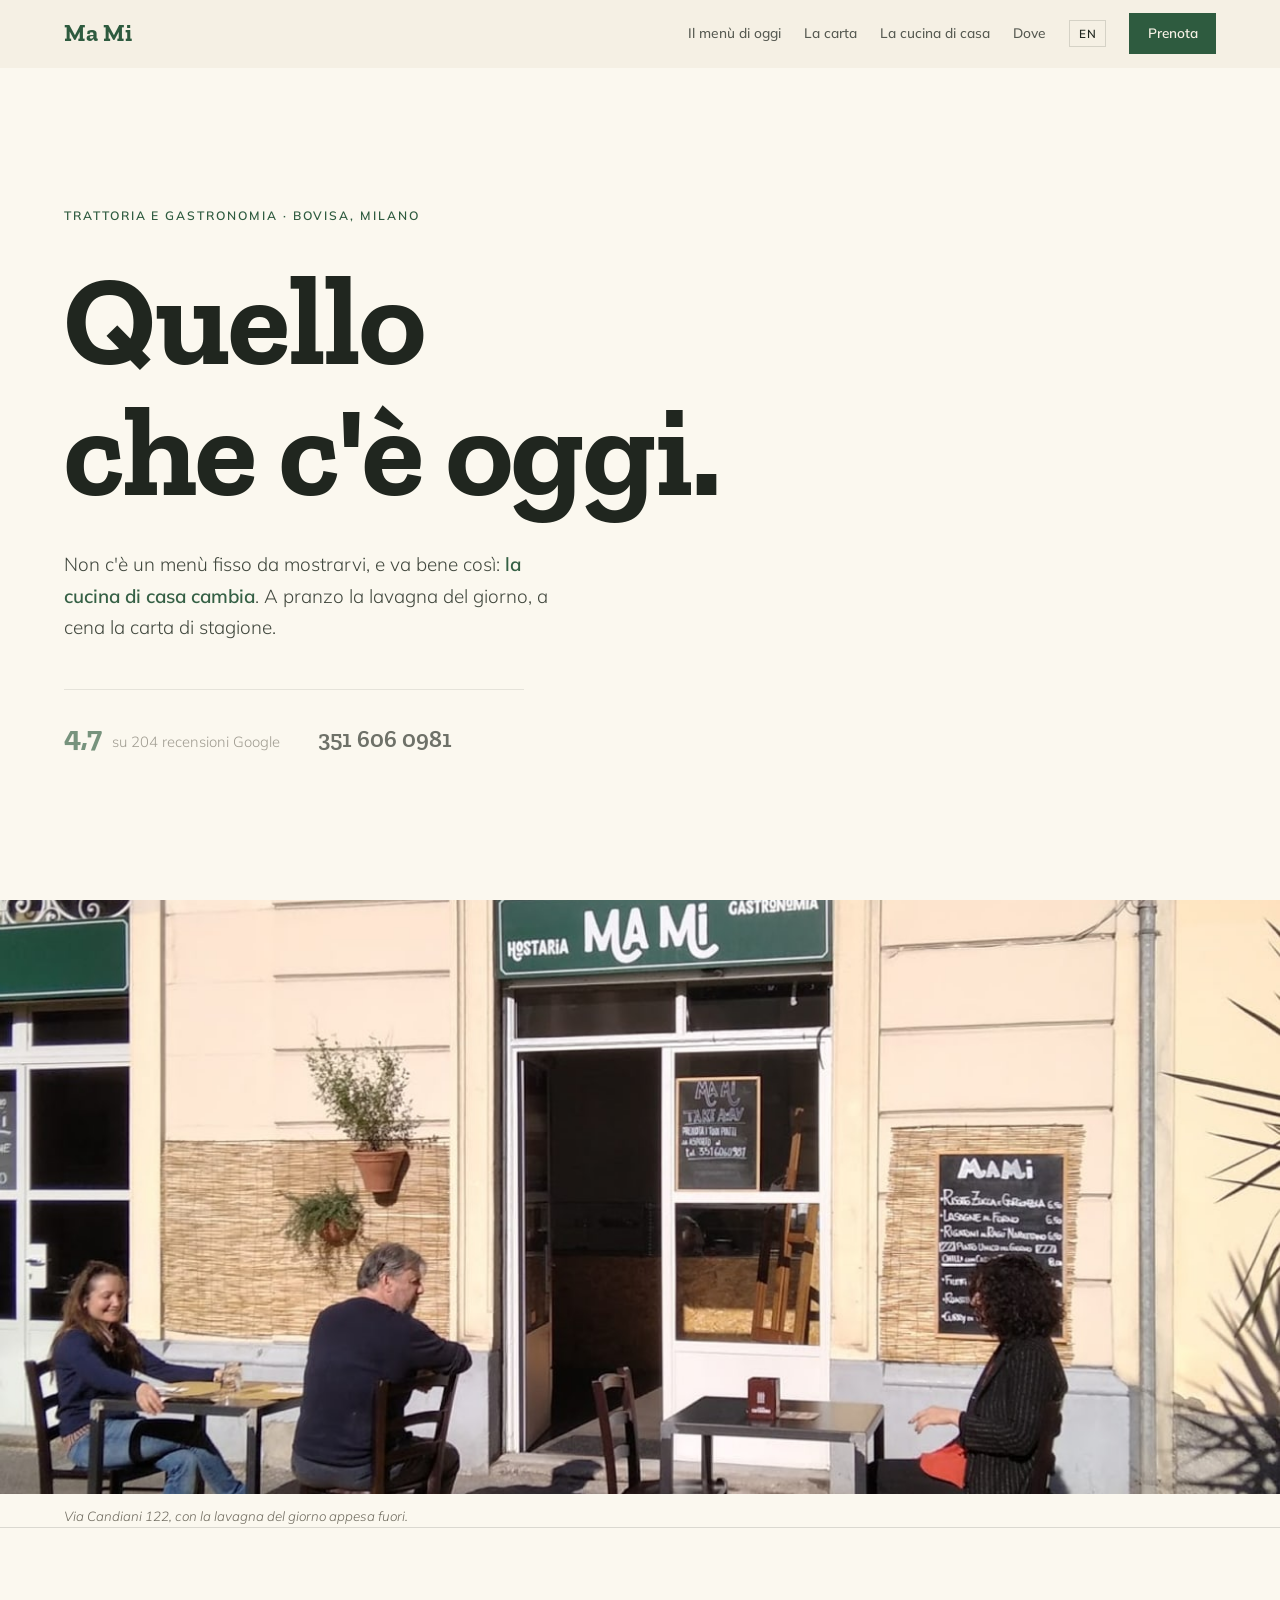
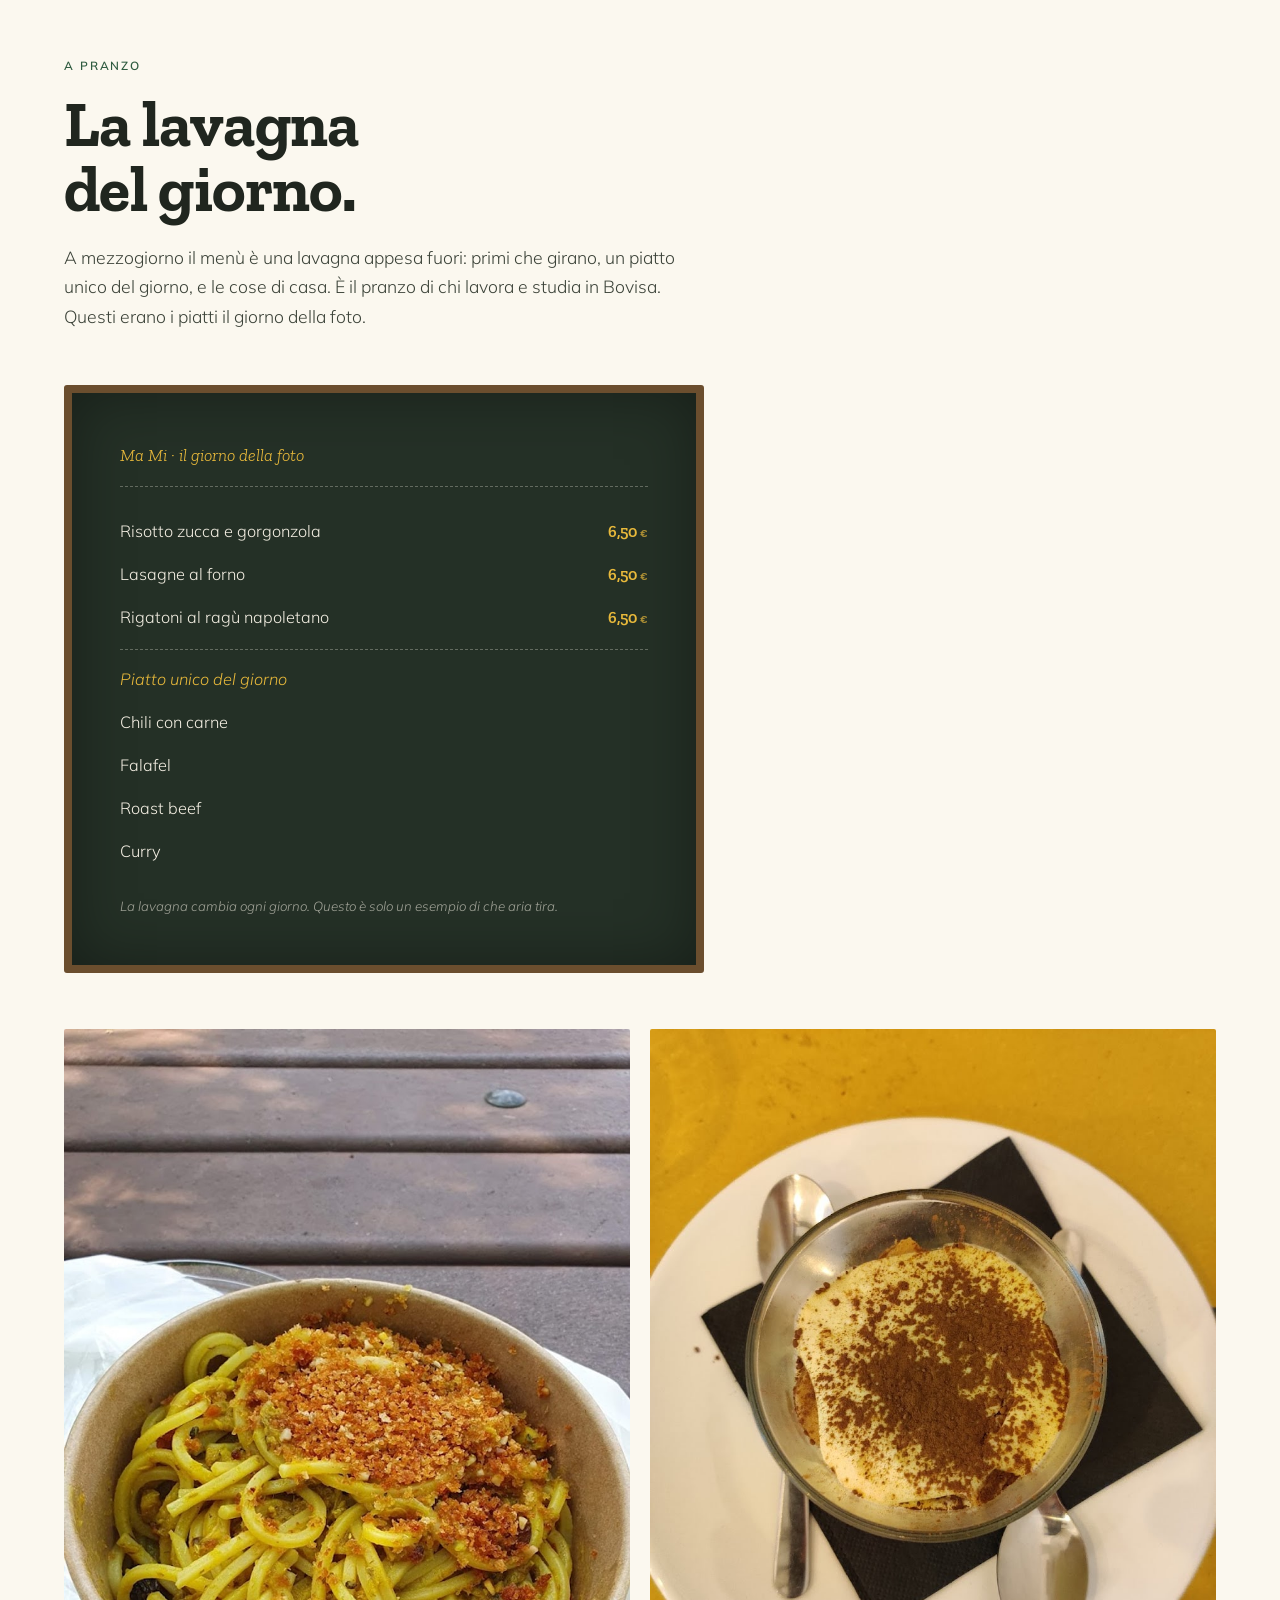
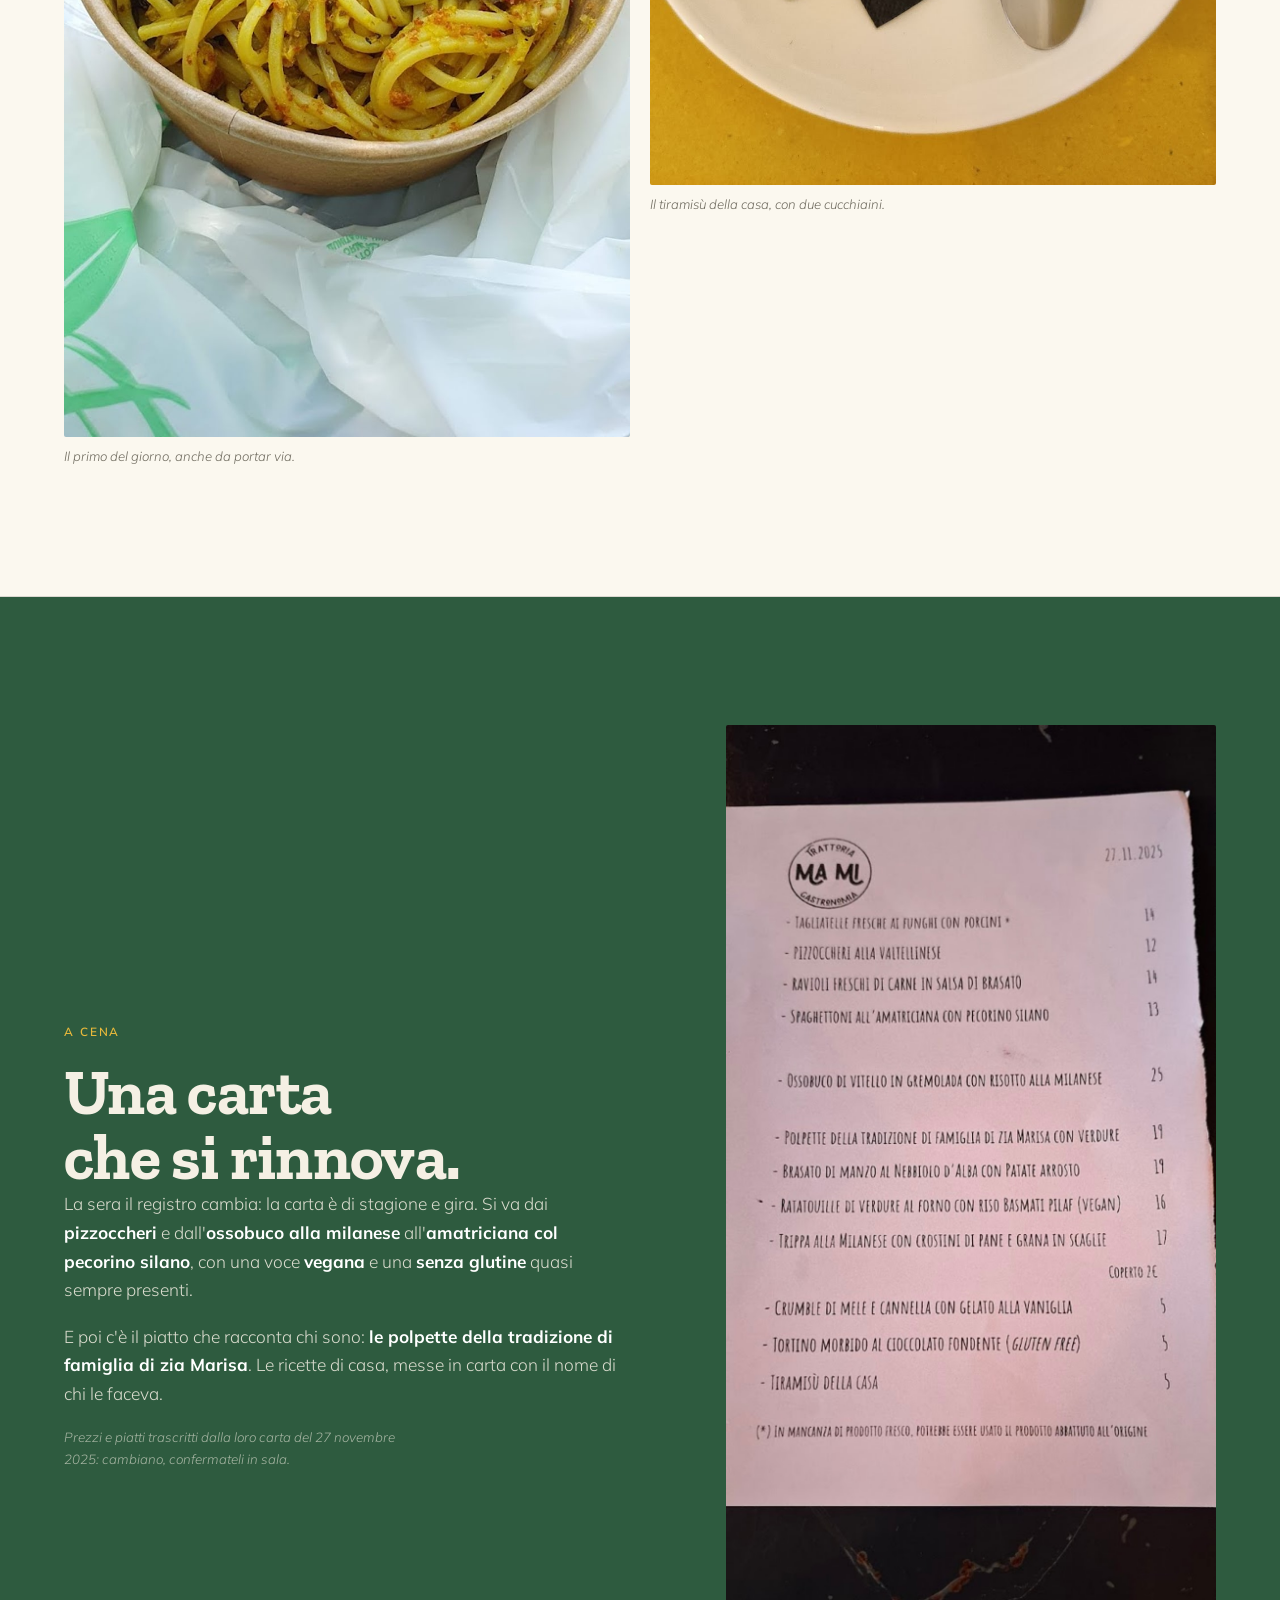
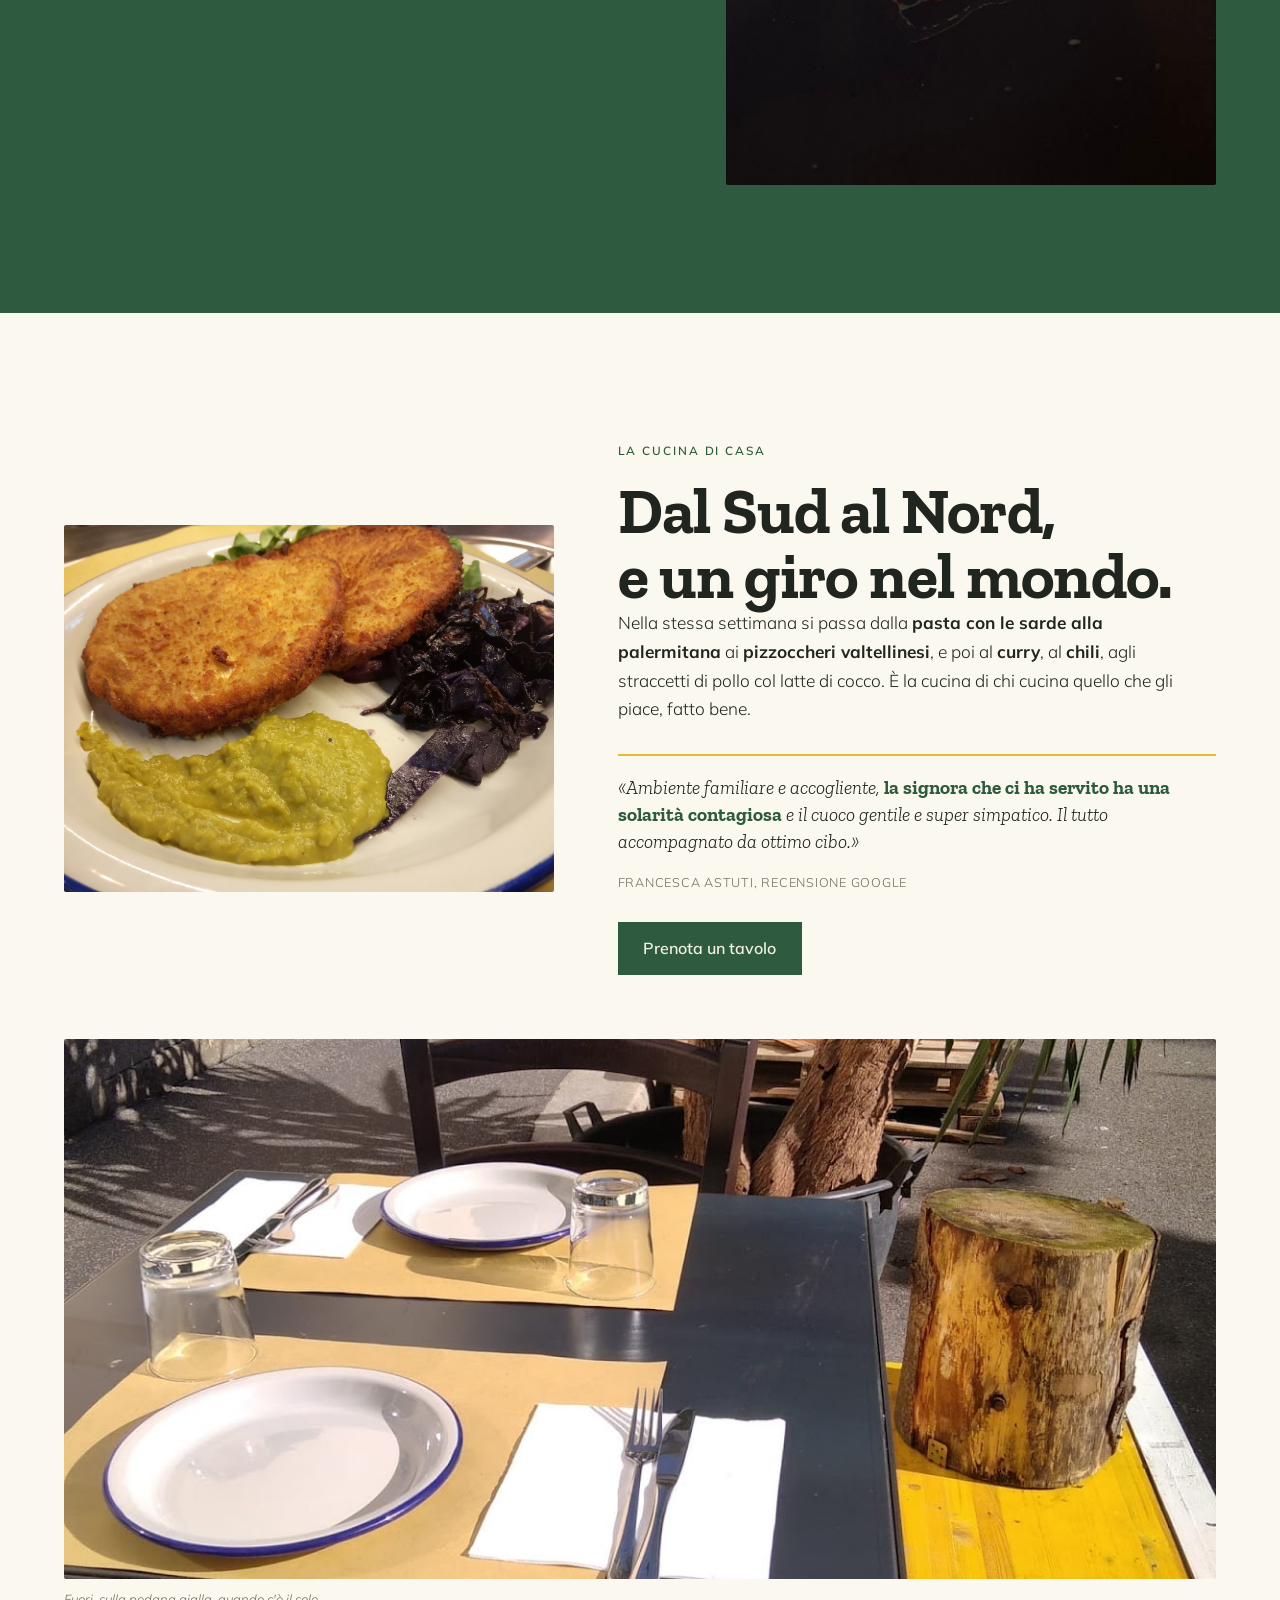
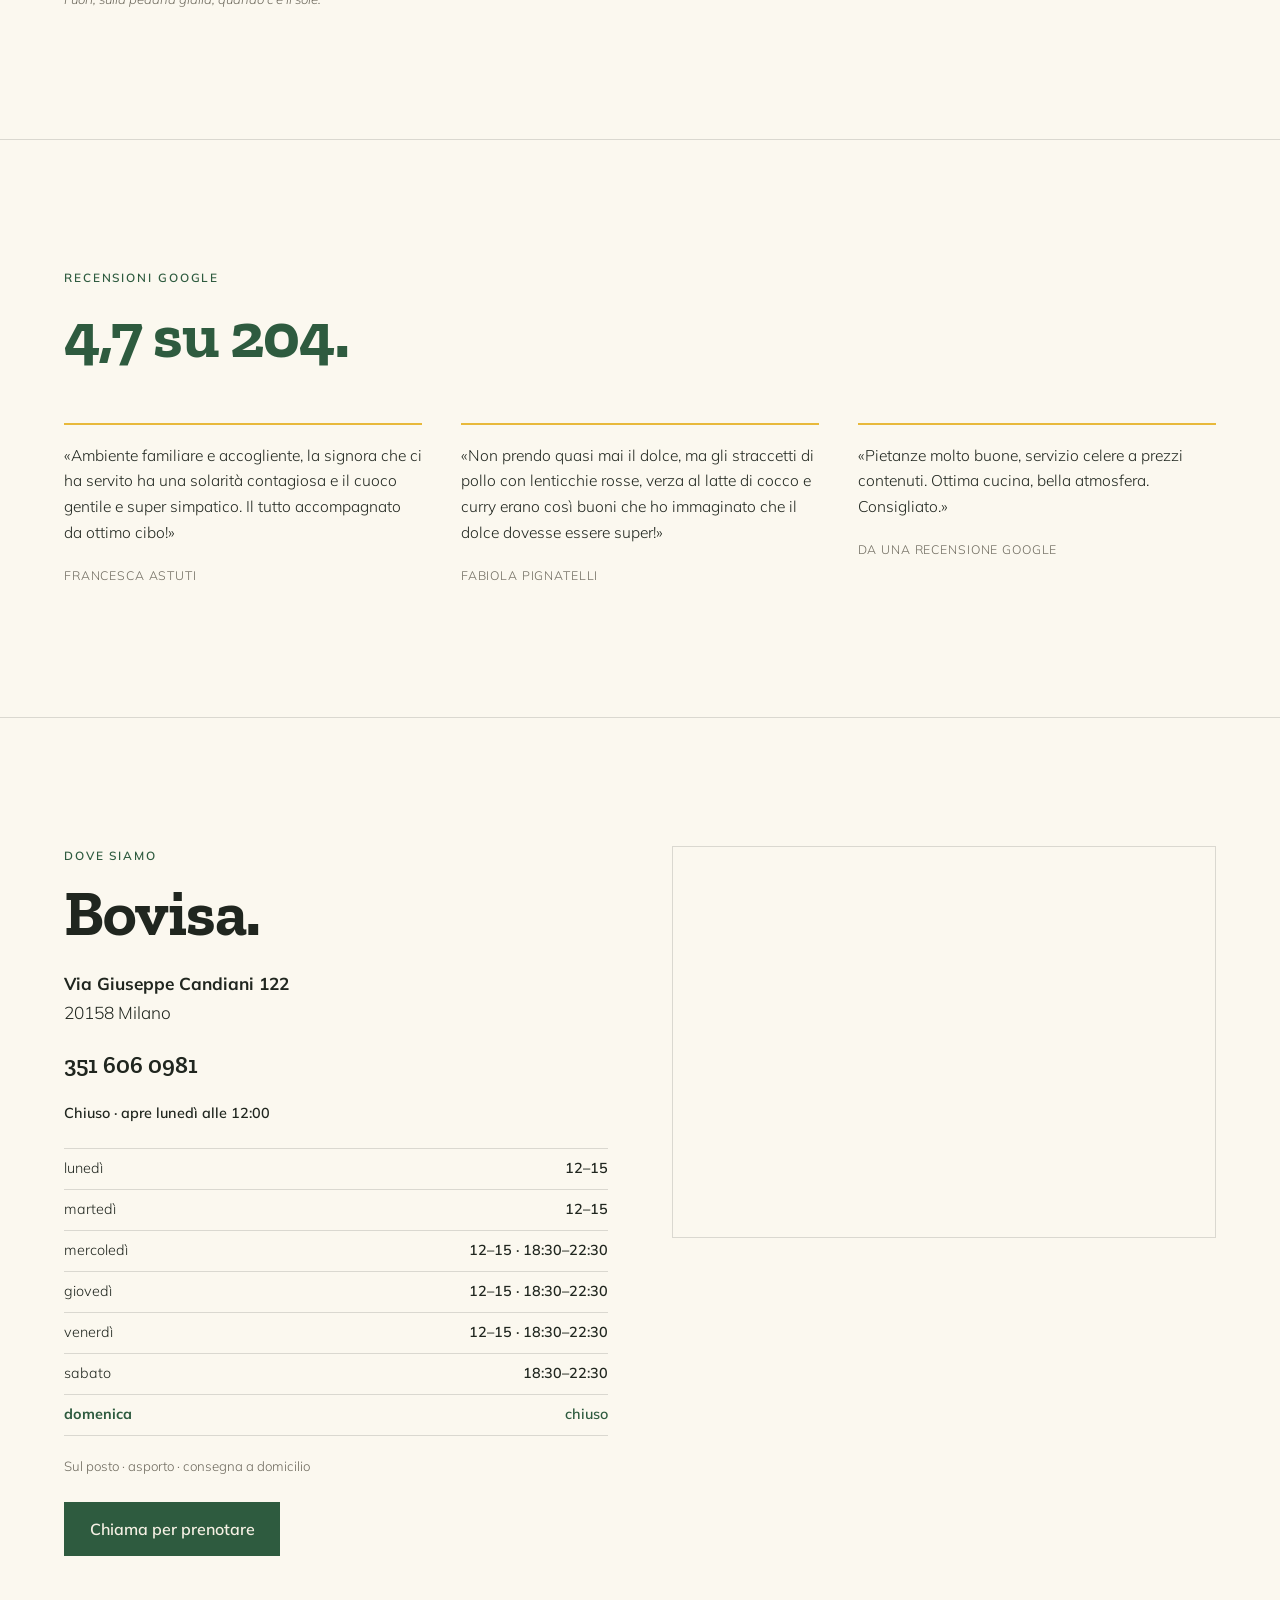
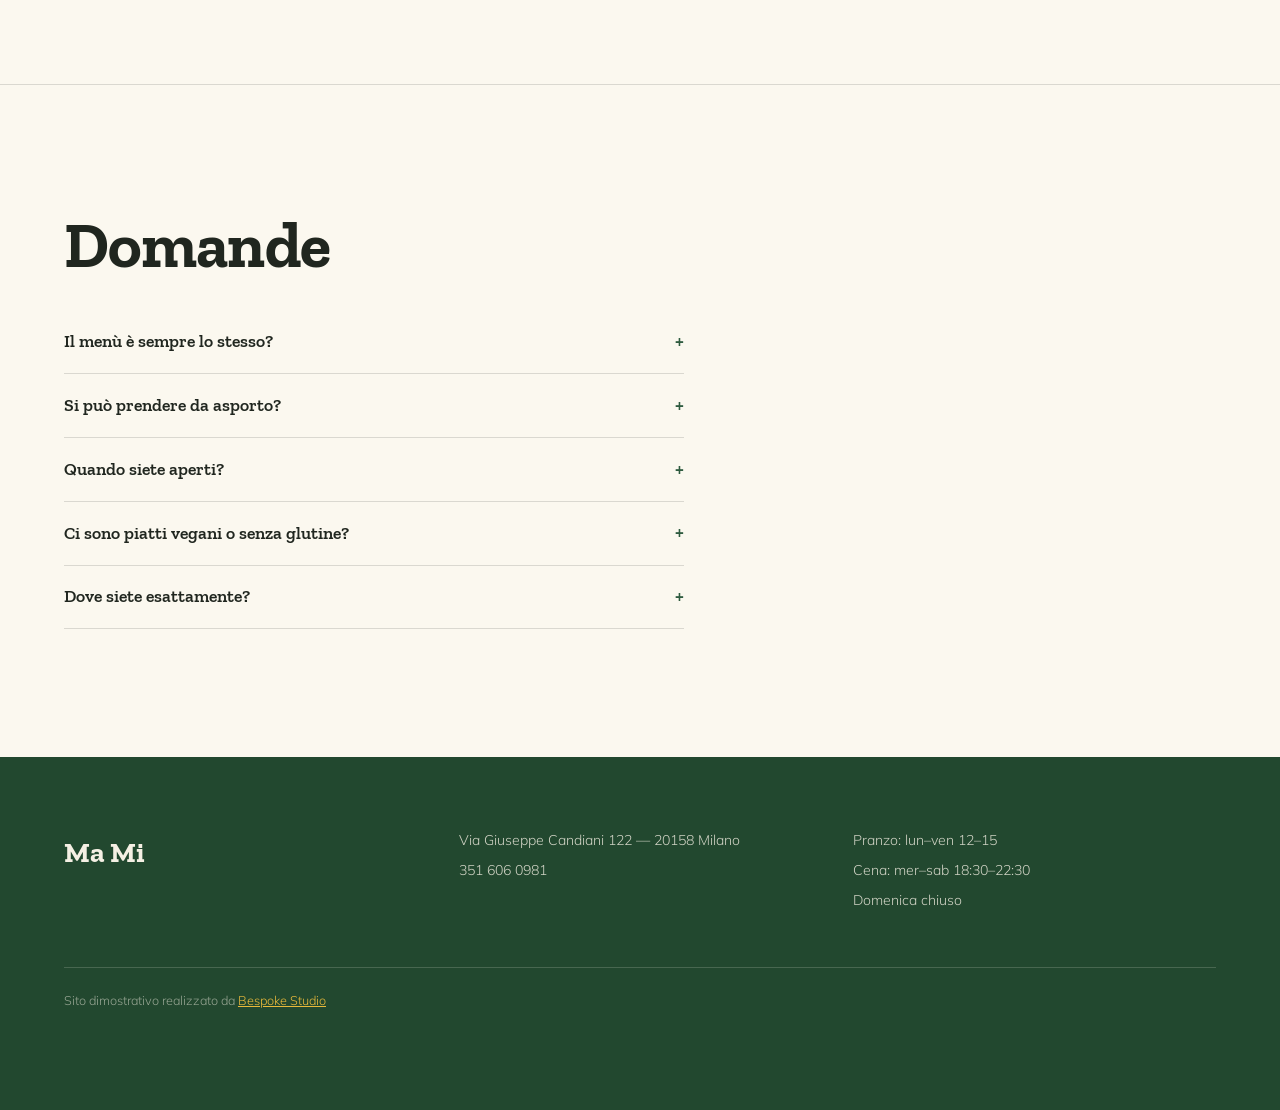
==== index.html @ bf8d40af "Ma Mi Trattoria Gastronomia — sito vetrina Concept: «Quello che c'è oggi.» — la gastronomia casaling" ====
<!doctype html>
<html lang="it">
<head>
<meta charset="utf-8">
<meta name="viewport" content="width=device-width, initial-scale=1">
<title>Ma Mi — Trattoria e gastronomia a Bovisa, Milano | Via Candiani 122</title>
<meta name="description" content="Trattoria e gastronomia casalinga a Bovisa, Milano: il menù cambia, a pranzo la lavagna del giorno e a cena la carta di stagione. Via Candiani 122. 4,7 su 204 recensioni Google.">
<link rel="canonical" href="https://rotenzark.github.io/ma-mi-gastronomia/">
<meta property="og:type" content="website">
<meta property="og:title" content="Ma Mi — Trattoria e gastronomia a Bovisa, Milano">
<meta property="og:description" content="Quello che c'è oggi: cucina di casa, il menù cambia. Via Candiani 122, Bovisa.">
<meta property="og:url" content="https://rotenzark.github.io/ma-mi-gastronomia/">
<meta property="og:image" content="https://rotenzark.github.io/ma-mi-gastronomia/img/og.jpg">
<meta property="og:locale" content="it_IT">
<meta name="twitter:card" content="summary_large_image">
<meta name="twitter:title" content="Ma Mi — Trattoria e gastronomia a Bovisa, Milano">
<meta name="twitter:description" content="Cucina di casa, il menù cambia. Via Candiani 122, Bovisa.">
<meta name="twitter:image" content="https://rotenzark.github.io/ma-mi-gastronomia/img/og.jpg">
<meta name="theme-color" content="#2E5B3F">
<link rel="icon" href="img/favicon.svg" type="image/svg+xml">
<link rel="icon" href="img/favicon-32.png" sizes="32x32">
<link rel="apple-touch-icon" href="img/apple-touch-icon.png">
<link rel="preconnect" href="https://fonts.googleapis.com">
<link rel="preconnect" href="https://fonts.gstatic.com" crossorigin>
<link href="https://fonts.googleapis.com/css2?family=Zilla+Slab:ital,wght@0,400;0,500;0,600;0,700;1,400&family=Mulish:wght@300;400;500;600&display=swap" rel="stylesheet">
<link rel="stylesheet" href="css/styles.css?v=1">
<script src="https://cdn.jsdelivr.net/npm/gsap@3.12.5/dist/gsap.min.js" defer></script>
<script src="https://cdn.jsdelivr.net/npm/gsap@3.12.5/dist/ScrollTrigger.min.js" defer></script>
<script src="js/main.js?v=1" defer></script>
<script type="application/ld+json">
{
  "@context": "https://schema.org",
  "@type": "Restaurant",
  "name": "Ma Mi Trattoria Gastronomia",
  "description": "Trattoria e gastronomia casalinga a Bovisa, Milano: menù che cambia, pranzo con la lavagna del giorno e cena con la carta di stagione.",
  "url": "https://rotenzark.github.io/ma-mi-gastronomia/",
  "telephone": "+393516060981",
  "image": "https://rotenzark.github.io/ma-mi-gastronomia/img/facciata.jpg",
  "priceRange": "€€",
  "servesCuisine": "Italiana",
  "acceptsReservations": "True",
  "address": {
    "@type": "PostalAddress",
    "streetAddress": "Via Giuseppe Candiani 122",
    "addressLocality": "Milano",
    "postalCode": "20158",
    "addressCountry": "IT"
  },
  "geo": { "@type": "GeoCoordinates", "latitude": 45.5032539, "longitude": 9.1626463 },
  "aggregateRating": { "@type": "AggregateRating", "ratingValue": "4.7", "reviewCount": "204" },
  "openingHoursSpecification": [
    { "@type": "OpeningHoursSpecification", "dayOfWeek": ["Monday","Tuesday","Wednesday","Thursday","Friday"], "opens": "12:00", "closes": "15:00" },
    { "@type": "OpeningHoursSpecification", "dayOfWeek": ["Wednesday","Thursday","Friday","Saturday"], "opens": "18:30", "closes": "22:30" }
  ]
}
</script>
<script type="application/ld+json">
{
  "@context": "https://schema.org",
  "@type": "FAQPage",
  "mainEntity": [
    {
      "@type": "Question",
      "name": "Il menù è sempre lo stesso?",
      "acceptedAnswer": { "@type": "Answer", "text": "No, cambia. A pranzo c'è la lavagna del giorno, con i piatti che girano; a cena la carta è di stagione e si rinnova. Per questo non pubblichiamo un menù fisso: quello vero è quello di oggi." }
    },
    {
      "@type": "Question",
      "name": "Si può prendere da asporto?",
      "acceptedAnswer": { "@type": "Answer", "text": "Sì: c'è il ritiro all'esterno e la consegna a domicilio. A pranzo tanti prendono un primo nella vaschetta e se lo portano via." }
    },
    {
      "@type": "Question",
      "name": "Quando siete aperti?",
      "acceptedAnswer": { "@type": "Answer", "text": "A pranzo da lunedì a venerdì, 12–15. A cena mercoledì, giovedì, venerdì e sabato, 18:30–22:30. Domenica chiuso." }
    },
    {
      "@type": "Question",
      "name": "Ci sono piatti vegani o senza glutine?",
      "acceptedAnswer": { "@type": "Answer", "text": "Spesso sì: sulla carta girano voci vegane (come la ratatouille col riso basmati) e dolci senza glutine (come il tortino al cioccolato). Cambiano con il menù, chiedete quando venite." }
    },
    {
      "@type": "Question",
      "name": "Dove siete?",
      "acceptedAnswer": { "@type": "Answer", "text": "In Via Giuseppe Candiani 122, in Bovisa, a due passi dal campus del Politecnico." }
    }
  ]
}
</script>
</head>
<body>

<div id="intro" aria-hidden="true"><span id="introMark">Ma Mi</span></div>

<a class="skip" href="#hero" data-i18n="skip">Vai al contenuto</a>

<header id="header">
  <a class="brand" href="#hero" aria-label="Ma Mi, torna in cima" data-i18n-aria="brand.aria">Ma Mi</a>
  <button id="burger" aria-expanded="false" aria-controls="mainNav" aria-label="Apri il menu" data-i18n-aria="burger.aria">
    <span></span><span></span><span></span>
  </button>
  <nav id="mainNav" aria-label="Principale">
    <a href="#oggi" data-i18n="nav.oggi">Il menù di oggi</a>
    <a href="#cena" data-i18n="nav.cena">La carta</a>
    <a href="#casa" data-i18n="nav.casa">La cucina di casa</a>
    <a href="#dove" data-i18n="nav.dove">Dove</a>
    <button id="langToggle" type="button" aria-label="Switch to English" data-i18n-aria="lang.aria"><span data-i18n="lang.txt">EN</span></button>
    <a class="cta" href="tel:+393516060981" data-i18n="nav.cta">Prenota</a>
  </nav>
</header>

<main>

<!-- ══════════ HERO ══════════ -->
<section id="hero">
  <p class="hero-kicker" data-i18n="hero.kicker">Trattoria e gastronomia · Bovisa, Milano</p>
  <h1 data-i18n="hero.h">Quello<br>che c'è oggi.</h1>
  <p class="hero-sub" data-i18n="hero.sub">Non c'è un menù fisso da mostrarvi, e va bene così: <strong>la cucina di casa cambia</strong>. A pranzo la lavagna del giorno, a cena la carta di stagione.</p>
  <div class="hero-meta">
    <p class="hero-rating"><strong>4,7</strong> <span data-i18n="hero.rating">su 204 recensioni Google</span></p>
    <a class="hero-call" href="tel:+393516060981">351 606 0981</a>
  </div>
</section>

<figure class="banda">
  <img src="img/facciata.jpg" alt="La facciata di Ma Mi in Via Candiani 122: insegna verde, dehors sulla pedana gialla e la lavagna del menù del giorno" width="1300" height="1300">
  <figcaption data-i18n="hero.cap">Via Candiani 122, con la lavagna del giorno appesa fuori.</figcaption>
</figure>

<!-- ══════════ IL MENÙ DI OGGI — gesto-firma ══════════ -->
<section id="oggi">
  <div class="sec-head reveal">
    <p class="eyebrow" data-i18n="og.eyebrow">A pranzo</p>
    <h2 data-i18n="og.h">La lavagna<br>del giorno.</h2>
    <p class="sec-intro" data-i18n="og.intro">A mezzogiorno il menù è una lavagna appesa fuori: primi che girano, un piatto unico del giorno, e le cose di casa. È il pranzo di chi lavora e studia in Bovisa. Questi erano i piatti il giorno della foto.</p>
  </div>

  <div class="lavagna reveal">
    <p class="lav-testa" data-i18n="og.testa">Ma Mi · il giorno della foto</p>
    <ul class="lav-lista">
      <li><span data-i18n="l1">Risotto zucca e gorgonzola</span><b>6,50</b></li>
      <li><span data-i18n="l2">Lasagne al forno</span><b>6,50</b></li>
      <li><span data-i18n="l3">Rigatoni al ragù napoletano</span><b>6,50</b></li>
      <li class="lav-unico"><span data-i18n="l4">Piatto unico del giorno</span></li>
      <li><span data-i18n="l5">Chili con carne</span></li>
      <li><span data-i18n="l6">Falafel</span></li>
      <li><span data-i18n="l7">Roast beef</span></li>
      <li><span data-i18n="l8">Curry</span></li>
    </ul>
    <p class="lav-nota" data-i18n="og.nota">La lavagna cambia ogni giorno. Questo è solo un esempio di che aria tira.</p>
  </div>

  <div class="strip reveal">
    <figure>
      <button class="shot" data-full="img/pasta-sarde.jpg" aria-label="Ingrandisci: la pasta con le sarde" data-i18n-aria="og.a1">
        <img src="img/pasta-sarde.jpg" alt="Pasta con le sarde alla palermitana nella vaschetta d'asporto di cartone" width="1000" height="1778">
      </button>
      <figcaption data-i18n="og.cap1">Il primo del giorno, anche da portar via.</figcaption>
    </figure>
    <figure>
      <button class="shot" data-full="img/tiramisu.jpg" aria-label="Ingrandisci: il tiramisù" data-i18n-aria="og.a2">
        <img src="img/tiramisu.jpg" alt="Il tiramisù della casa con due cucchiaini, sul tavolo giallo" width="900" height="1200">
      </button>
      <figcaption data-i18n="og.cap2">Il tiramisù della casa, con due cucchiaini.</figcaption>
    </figure>
  </div>
</section>

<!-- ══════════ LA CARTA (cena) ══════════ -->
<section id="cena">
  <div class="due-col">
    <div class="col-testo reveal">
      <p class="eyebrow" data-i18n="ce.eyebrow">A cena</p>
      <h2 data-i18n="ce.h">Una carta<br>che si rinnova.</h2>
      <p data-i18n="ce.p1">La sera il registro cambia: la carta è di stagione e gira. Si va dai <strong>pizzoccheri</strong> e dall'<strong>ossobuco alla milanese</strong> all'<strong>amatriciana col pecorino silano</strong>, con una voce <strong>vegana</strong> e una <strong>senza glutine</strong> quasi sempre presenti.</p>
      <p data-i18n="ce.p2">E poi c'è il piatto che racconta chi sono: <strong>le polpette della tradizione di famiglia di zia Marisa</strong>. Le ricette di casa, messe in carta con il nome di chi le faceva.</p>
      <p class="ce-nota" data-i18n="ce.nota">Prezzi e piatti trascritti dalla loro carta del 27 novembre 2025: cambiano, confermateli in sala.</p>
    </div>
    <figure class="col-fig reveal">
      <img src="img/menu.jpg" alt="Il menù stampato della cena di Ma Mi, con lo stemma «Trattoria Ma Mi Gastronomia» in cima" width="1000" height="2087">
    </figure>
  </div>
</section>

<!-- ══════════ LA CUCINA DI CASA ══════════ -->
<section id="casa">
  <div class="due-col due-col-alt">
    <figure class="col-fig reveal">
      <img src="img/cotoletta.jpg" alt="Cotolette impanate con purè di piselli e cavolo viola brasato, nel piatto col bordo blu" width="1300" height="975">
    </figure>
    <div class="col-testo reveal">
      <p class="eyebrow" data-i18n="ca.eyebrow">La cucina di casa</p>
      <h2 data-i18n="ca.h">Dal Sud al Nord,<br>e un giro nel mondo.</h2>
      <p data-i18n="ca.p1">Nella stessa settimana si passa dalla <strong>pasta con le sarde alla palermitana</strong> ai <strong>pizzoccheri valtellinesi</strong>, e poi al <strong>curry</strong>, al <strong>chili</strong>, agli straccetti di pollo col latte di cocco. È la cucina di chi cucina quello che gli piace, fatto bene.</p>
      <blockquote class="ca-cit">
        <p data-i18n="ca.cit">«Ambiente familiare e accogliente, <strong>la signora che ci ha servito ha una solarità contagiosa</strong> e il cuoco gentile e super simpatico. Il tutto accompagnato da ottimo cibo.»</p>
        <cite data-i18n="ca.cit.c">Francesca Astuti, recensione Google</cite>
      </blockquote>
      <a class="cta cta-big" href="tel:+393516060981" data-i18n="ca.cta">Prenota un tavolo</a>
    </div>
  </div>
  <figure class="banda-larga reveal">
    <img src="img/dehors.jpg" alt="Il dehors apparecchiato sulla pedana gialla, con i piatti dal bordo blu e le tovagliette di carta" width="1200" height="1200">
    <figcaption data-i18n="ca.cap">Fuori, sulla pedana gialla, quando c'è il sole.</figcaption>
  </figure>
</section>

<!-- ══════════ RECENSIONI ══════════ -->
<section id="voci">
  <div class="sec-head reveal">
    <p class="eyebrow" data-i18n="voci.eyebrow">Recensioni Google</p>
    <h2 data-i18n="voci.h">4,7 su 204.</h2>
  </div>
  <div class="voci-grid">
    <blockquote class="reveal"><p data-i18n="v1.p">«Ambiente familiare e accogliente, la signora che ci ha servito ha una solarità contagiosa e il cuoco gentile e super simpatico. Il tutto accompagnato da ottimo cibo!»</p><cite data-i18n="v1.c">Francesca Astuti</cite></blockquote>
    <blockquote class="reveal"><p data-i18n="v2.p">«Non prendo quasi mai il dolce, ma gli straccetti di pollo con lenticchie rosse, verza al latte di cocco e curry erano così buoni che ho immaginato che il dolce dovesse essere super!»</p><cite data-i18n="v2.c">Fabiola Pignatelli</cite></blockquote>
    <blockquote class="reveal"><p data-i18n="v3.p">«Pietanze molto buone, servizio celere a prezzi contenuti. Ottima cucina, bella atmosfera. Consigliato.»</p><cite data-i18n="v3.c">Da una recensione Google</cite></blockquote>
  </div>
</section>

<!-- ══════════ DOVE ══════════ -->
<section id="dove">
  <div class="dove-grid">
    <div class="dove-info reveal">
      <p class="eyebrow" data-i18n="dove.eyebrow">Dove siamo</p>
      <h2 data-i18n="dove.h">Bovisa.</h2>
      <address>
        <strong>Via Giuseppe Candiani 122</strong><br>
        20158 Milano
      </address>
      <p class="dove-tel"><a href="tel:+393516060981">351 606 0981</a></p>
      <p class="dove-stato"><span id="orarioStato">&nbsp;</span></p>
      <ul class="orari">
        <li data-day="1"><span data-i18n="d.lun">lunedì</span><b data-i18n="o.lun">12–15</b></li>
        <li data-day="2"><span data-i18n="d.mar">martedì</span><b data-i18n="o.mar">12–15</b></li>
        <li data-day="3"><span data-i18n="d.mer">mercoledì</span><b>12–15 · 18:30–22:30</b></li>
        <li data-day="4"><span data-i18n="d.gio">giovedì</span><b>12–15 · 18:30–22:30</b></li>
        <li data-day="5"><span data-i18n="d.ven">venerdì</span><b>12–15 · 18:30–22:30</b></li>
        <li data-day="6"><span data-i18n="d.sab">sabato</span><b data-i18n="o.sab">18:30–22:30</b></li>
        <li data-day="0"><span data-i18n="d.dom">domenica</span><b data-i18n="d.chiuso">chiuso</b></li>
      </ul>
      <p class="dove-serv" data-i18n="dove.serv">Sul posto · asporto · consegna a domicilio</p>
      <a class="cta cta-big" href="tel:+393516060981" data-i18n="dove.cta">Chiama per prenotare</a>
    </div>
    <div class="dove-map reveal">
      <iframe
        title="Mappa: Ma Mi, Via Giuseppe Candiani 122, Milano"
        data-i18n-title="dove.maptitle"
        src="https://www.google.com/maps?q=Ma+Mi+Trattoria+Gastronomia,+Via+Giuseppe+Candiani+122,+20158+Milano&output=embed"
        width="600" height="450" style="border:0" allowfullscreen="" referrerpolicy="no-referrer-when-downgrade"></iframe>
    </div>
  </div>
</section>

<!-- ══════════ FAQ ══════════ -->
<section id="faq">
  <h2 class="reveal" data-i18n="faq.h">Domande</h2>
  <div class="faq-list">
    <details class="reveal"><summary data-i18n="f1.q">Il menù è sempre lo stesso?</summary><p data-i18n="f1.a">No, cambia. A pranzo c'è la lavagna del giorno, con i piatti che girano; a cena la carta è di stagione e si rinnova. Per questo non pubblichiamo un menù fisso: quello vero è quello di oggi.</p></details>
    <details class="reveal"><summary data-i18n="f2.q">Si può prendere da asporto?</summary><p data-i18n="f2.a">Sì: c'è il ritiro all'esterno e la consegna a domicilio. A pranzo tanti prendono un primo nella vaschetta e se lo portano via.</p></details>
    <details class="reveal"><summary data-i18n="f3.q">Quando siete aperti?</summary><p data-i18n="f3.a">A pranzo da lunedì a venerdì, 12–15. A cena mercoledì, giovedì, venerdì e sabato, 18:30–22:30. Domenica chiuso.</p></details>
    <details class="reveal"><summary data-i18n="f4.q">Ci sono piatti vegani o senza glutine?</summary><p data-i18n="f4.a">Spesso sì: sulla carta girano voci vegane (come la ratatouille col riso basmati) e dolci senza glutine (come il tortino al cioccolato). Cambiano con il menù, chiedete quando venite.</p></details>
    <details class="reveal"><summary data-i18n="f5.q">Dove siete esattamente?</summary><p data-i18n="f5.a">In Via Giuseppe Candiani 122, in Bovisa, a due passi dal campus del Politecnico.</p></details>
  </div>
</section>

</main>

<footer>
  <div class="foot-inner">
    <p class="foot-name">Ma Mi</p>
    <div class="foot-col">
      <p>Via Giuseppe Candiani 122 — 20158 Milano</p>
      <p><a href="tel:+393516060981">351 606 0981</a></p>
    </div>
    <div class="foot-col">
      <p data-i18n="foot.o1">Pranzo: lun–ven 12–15</p>
      <p data-i18n="foot.o2">Cena: mer–sab 18:30–22:30</p>
      <p data-i18n="foot.o3">Domenica chiuso</p>
    </div>
  </div>
  <p class="foot-credit">
    <span data-i18n="foot.demo">Sito dimostrativo realizzato da</span>
    <a href="https://bespokestud.io" target="_blank" rel="noopener">Bespoke Studio</a>
  </p>
</footer>

<div id="actionBar">
  <a href="tel:+393516060981" class="ab-call" data-i18n="ab.call">Prenota</a>
  <a href="#dove" class="ab-map" data-i18n="ab.map">Dove siamo</a>
</div>

<div id="lightbox" hidden>
  <button id="lightboxClose" aria-label="Chiudi" data-i18n-aria="lb.close">✕</button>
  <img id="lightboxImg" src="" alt="">
</div>

</body>
</html>
---- css/styles.css ----
/* ═══════════════════════════════════════════════════════════
   Ma Mi Trattoria Gastronomia — Bovisa, Milano
   Concept: «Quello che c'è oggi.» — la gastronomia casalinga dove
   il menù cambia: a pranzo la lavagna del giorno, a cena la carta
   di stagione. Gesto-firma: la lavagna del giorno.
   Palette dal loro: verde insegna, giallo pedana.
   ═══════════════════════════════════════════════════════════ */

:root{
  --verde:#2E5B3F;
  --verde-scuro:#22482F;
  --giallo:#E8B93B;
  --panna:#F5F0E4;
  --carta:#FBF8EF;
  --lavagna:#243026;
  --inchiostro:#20261F;
  --grigio:#6E6A5E;
  --riga:rgba(32,38,31,.15);
  --mx:clamp(1.15rem,5vw,5.5rem);
  --display:"Zilla Slab",Georgia,serif;
  --testo:"Mulish",system-ui,-apple-system,sans-serif;
}

*,*::before,*::after{box-sizing:border-box}
html{-webkit-text-size-adjust:100%;scroll-behavior:smooth}
@media (prefers-reduced-motion:reduce){html{scroll-behavior:auto}}

body{
  margin:0;background:var(--carta);color:var(--inchiostro);
  font-family:var(--testo);
  font-size:clamp(1rem,.96rem + .24vw,1.08rem);
  line-height:1.66;font-weight:300;
  -webkit-font-smoothing:antialiased;overflow-x:hidden;
}
img{max-width:100%;height:auto;display:block}
a{color:inherit}
h1,h2{font-family:var(--display);font-weight:700;line-height:1.02;letter-spacing:-.01em;margin:0}

/* ── FLASH-GUARD: stato iniziale dei .reveal (immediateRender:false) ── */
.js .reveal{opacity:0}
.js .reveal.in-view{opacity:1}
html:not(.js) .reveal,html.reduced-motion .reveal{opacity:1}

.skip{position:absolute;left:-9999px;top:0;background:var(--verde);color:#fff;padding:.7rem 1.1rem;z-index:200}
.skip:focus{left:0}
:where(a,button,summary,iframe,[tabindex]):focus-visible{outline:2.5px solid var(--verde);outline-offset:3px}

/* ═══════════ INTRO ═══════════ */
#intro{position:fixed;inset:0;z-index:300;background:var(--verde);display:grid;place-items:center;padding:1.5rem}
#introMark{font-family:var(--display);font-weight:700;font-size:clamp(2.4rem,9vw,5rem);color:var(--panna);letter-spacing:.02em}
html.no-intro #intro{display:none}

/* ═══════════ HEADER ═══════════ */
#header{
  position:fixed;top:0;left:0;right:0;z-index:120;
  display:flex;align-items:center;justify-content:space-between;gap:1rem;
  padding:.8rem var(--mx);
  background:rgba(245,240,228,.97);
  border-bottom:1px solid transparent;transition:border-color .3s ease;
}
#header.scrolled{border-bottom-color:var(--riga)}
.brand{font-family:var(--display);font-weight:700;font-size:clamp(1.15rem,2.5vw,1.5rem);text-decoration:none;color:var(--verde);letter-spacing:.01em}

#mainNav{display:flex;align-items:center;gap:clamp(.9rem,1.8vw,1.7rem)}
#mainNav a:not(.cta){text-decoration:none;font-size:.86rem;font-weight:500;opacity:.74;transition:opacity .2s ease}
#mainNav a:not(.cta):hover{opacity:1}

#langToggle{
  background:none;border:1px solid var(--riga);color:var(--inchiostro);
  font-family:var(--testo);font-size:.73rem;font-weight:600;letter-spacing:.07em;
  padding:.3rem .55rem;cursor:pointer;transition:border-color .2s ease,color .2s ease;
}
#langToggle:hover{border-color:var(--verde);color:var(--verde)}

.cta{
  display:inline-flex;align-items:center;justify-content:center;
  background:var(--verde);color:var(--panna);text-decoration:none;
  font-family:var(--testo);font-weight:600;font-size:.85rem;
  padding:.58rem 1.15rem;white-space:nowrap;transition:background .22s ease;
}
.cta:hover{background:var(--verde-scuro)}
.cta-big{font-size:1rem;padding:.85rem 1.6rem;margin-top:1.6rem}

#burger{display:none;flex-direction:column;gap:4px;background:none;border:0;cursor:pointer;padding:.45rem}
#burger span{display:block;width:22px;height:2px;background:var(--inchiostro);transition:transform .28s ease,opacity .2s ease}
#burger[aria-expanded="true"] span:nth-child(1){transform:translateY(6px) rotate(45deg)}
#burger[aria-expanded="true"] span:nth-child(2){opacity:0}
#burger[aria-expanded="true"] span:nth-child(3){transform:translateY(-6px) rotate(-45deg)}

@media (max-width:920px){
  #burger{display:flex}
  #mainNav{
    position:fixed;inset:0 0 auto;top:0;flex-direction:column;justify-content:center;
    height:100dvh;gap:1.5rem;background:var(--panna);
    transform:translateY(-100%);transition:transform .38s cubic-bezier(.4,0,.2,1);
  }
  #mainNav.nav-open{transform:translateY(0)}
  #mainNav a:not(.cta){font-family:var(--display);font-size:1.5rem;opacity:1}
}

/* ═══════════ HERO ═══════════ */
#hero{min-height:100svh;display:flex;flex-direction:column;justify-content:center;padding:7.5rem var(--mx) 3.5rem}
.hero-kicker{font-size:.76rem;font-weight:600;letter-spacing:.16em;text-transform:uppercase;color:var(--verde);margin:0 0 1.8rem}
#hero h1{font-size:clamp(3rem,10vw,8rem);max-width:12ch}
.hero-sub{max-width:46ch;margin:2rem 0 0;font-size:clamp(1.02rem,1.7vw,1.18rem);color:#3B4238}
.hero-sub strong{font-weight:600;color:var(--verde)}
.hero-meta{display:flex;flex-wrap:wrap;align-items:baseline;gap:1.2rem 2.4rem;margin-top:2.6rem;padding-top:1.4rem;border-top:1px solid var(--riga);max-width:46ch}
.hero-rating{margin:0;font-size:.92rem;color:var(--grigio)}
.hero-rating strong{font-family:var(--display);font-weight:700;font-size:1.9rem;color:var(--verde);margin-right:.35rem}
.hero-call{font-family:var(--display);font-weight:600;font-size:1.5rem;text-decoration:none}
.hero-call:hover{color:var(--verde)}

.banda{margin:0}
.banda img{width:100%;object-fit:cover;max-height:66vh}
.banda figcaption{padding:.7rem var(--mx) 0;font-size:.83rem;color:var(--grigio);font-style:italic}

/* ═══════════ sezioni ═══════════ */
section{padding:clamp(4.5rem,10vw,8.5rem) var(--mx)}
.sec-head{margin-bottom:clamp(2.4rem,5vw,3.4rem)}
.eyebrow{font-size:.74rem;font-weight:600;letter-spacing:.16em;text-transform:uppercase;color:var(--verde);margin:0 0 1rem}
h2{font-size:clamp(2rem,5.4vw,4rem)}
section p{max-width:56ch}
.sec-intro{margin:1.3rem 0 0;font-size:clamp(1rem,1.6vw,1.1rem);color:#3B4238}

/* ═══════════ LA LAVAGNA — gesto-firma ═══════════ */
#oggi{background:var(--carta);border-block:1px solid var(--riga)}
.lavagna{
  background:var(--lavagna);color:var(--panna);
  max-width:640px;padding:clamp(1.8rem,4vw,3rem);
  border-radius:3px;border:8px solid #6B4E2E;
  box-shadow:inset 0 0 60px rgba(0,0,0,.35);
}
.lav-testa{
  font-family:var(--display);font-style:italic;font-size:1.1rem;
  color:var(--giallo);margin:0 0 1.4rem;max-width:none;
  border-bottom:1px dashed rgba(245,240,228,.3);padding-bottom:1rem;
}
.lav-lista{list-style:none;margin:0;padding:0}
.lav-lista li{
  display:flex;align-items:baseline;gap:.8rem;
  padding:.5rem 0;font-size:1.02rem;
}
.lav-lista li span{flex:1}
.lav-lista li b{font-family:var(--display);font-weight:600;color:var(--giallo);white-space:nowrap}
.lav-lista li b::after{content:" €";font-size:.78em;opacity:.7}
.lav-unico{margin-top:.6rem;padding-top:1rem !important;border-top:1px dashed rgba(245,240,228,.3);font-style:italic;color:var(--giallo)}
.lav-nota{margin:1.4rem 0 0;font-size:.83rem;color:rgba(245,240,228,.6);font-style:italic;max-width:none}

.strip{display:grid;grid-template-columns:1fr 1fr;gap:1.2rem;margin-top:clamp(2.5rem,5vw,3.5rem)}
@media (max-width:700px){.strip{grid-template-columns:1fr}}
.strip figure{margin:0}
.strip figcaption{margin-top:.6rem;font-size:.82rem;color:var(--grigio);font-style:italic}

/* ═══════════ due colonne ═══════════ */
.due-col{display:grid;grid-template-columns:1.1fr .9fr;gap:clamp(2rem,5vw,4.5rem);align-items:center}
.due-col-alt{grid-template-columns:.9fr 1.1fr}
@media (max-width:880px){.due-col,.due-col-alt{grid-template-columns:1fr}}
.col-fig{margin:0}
.col-fig img{width:100%;border-radius:2px}
.col-testo p{margin:0 0 1.1rem}
.ce-nota{font-size:.83rem;color:var(--grigio);font-style:italic;max-width:44ch}
.ca-cit{margin:1.9rem 0 0;padding:1.2rem 0 0;border-top:2px solid var(--giallo)}
.ca-cit p{font-family:var(--display);font-style:italic;font-size:1.2rem;line-height:1.4;margin:0 0 .7rem}
.ca-cit strong{font-style:normal;color:var(--verde)}
.ca-cit cite{font-style:normal;font-size:.79rem;letter-spacing:.06em;text-transform:uppercase;color:var(--grigio)}

#cena{background:var(--verde);color:var(--panna)}
#cena .eyebrow{color:var(--giallo)}
#cena p{color:rgba(245,240,228,.86)}
#cena strong{color:#fff}
#cena .ce-nota{color:rgba(245,240,228,.6)}

.banda-larga{margin:clamp(2.5rem,5vw,4rem) 0 0}
.banda-larga img{width:100%;object-fit:cover;max-height:60vh;border-radius:2px}
.banda-larga figcaption{margin-top:.6rem;font-size:.82rem;color:var(--grigio);font-style:italic}

/* ═══════════ RECENSIONI ═══════════ */
#voci{background:var(--carta);border-block:1px solid var(--riga)}
#voci h2{color:var(--verde)}
.voci-grid{display:grid;grid-template-columns:repeat(auto-fit,minmax(255px,1fr));gap:clamp(1.4rem,3vw,2.4rem)}
.voci-grid blockquote{margin:0;padding-top:1.1rem;border-top:2px solid var(--giallo)}
.voci-grid p{font-size:.97rem;margin:0 0 .9rem;max-width:none}
.voci-grid cite{font-style:normal;font-size:.77rem;letter-spacing:.07em;text-transform:uppercase;color:var(--grigio)}

/* ═══════════ DOVE ═══════════ */
.dove-grid{display:grid;grid-template-columns:1fr 1fr;gap:clamp(2rem,5vw,4rem);align-items:start}
@media (max-width:880px){.dove-grid{grid-template-columns:1fr}}
#dove address{font-style:normal;font-size:1.08rem;line-height:1.7;margin:1.4rem 0 .6rem}
.dove-tel a{font-family:var(--display);font-weight:600;font-size:1.5rem;text-decoration:none}
.dove-tel a:hover{color:var(--verde)}
.dove-stato{margin:.8rem 0 1.4rem;font-size:.9rem;font-weight:600;min-height:1.4em}
.dove-stato .aperto{color:var(--verde)}
.dove-stato .chiuso{color:#B03A2E}
.orari{list-style:none;margin:0;padding:0;border-top:1px solid var(--riga);max-width:34rem}
.orari li{display:flex;justify-content:space-between;gap:1rem;padding:.5rem 0;border-bottom:1px solid var(--riga);font-size:.9rem}
.orari li b{font-weight:600;text-align:right}
.orari li.oggi{color:var(--verde);font-weight:700}
.dove-serv{margin:1.2rem 0 0;font-size:.83rem;color:var(--grigio)}
.dove-map{overflow:hidden;border:1px solid var(--riga);min-height:390px}
.dove-map iframe{width:100%;height:100%;min-height:390px;display:block;filter:grayscale(.3)}

/* ═══════════ FAQ ═══════════ */
#faq{background:var(--carta);border-top:1px solid var(--riga)}
#faq h2{margin-bottom:2rem}
.faq-list{max-width:62ch}
.faq-list details{border-bottom:1px solid var(--riga)}
.faq-list summary{
  cursor:pointer;padding:1.05rem 0;list-style:none;
  font-family:var(--display);font-weight:600;font-size:1.1rem;
  display:flex;justify-content:space-between;align-items:center;gap:1rem;
}
.faq-list summary::-webkit-details-marker{display:none}
.faq-list summary::after{content:"+";color:var(--verde);font-size:1.35rem;line-height:1;flex-shrink:0}
.faq-list details[open] summary::after{content:"–"}
.faq-list p{margin:0 0 1.2rem;font-size:.95rem;color:#3B4238}

/* ═══════════ FOOTER ═══════════ */
footer{background:var(--verde-scuro);color:rgba(245,240,228,.82);padding:clamp(3rem,6vw,4.5rem) var(--mx) 6.2rem}
.foot-inner{display:grid;grid-template-columns:1fr 1fr 1fr;gap:2rem;align-items:start}
@media (max-width:760px){.foot-inner{grid-template-columns:1fr;gap:1.5rem}}
.foot-name{font-family:var(--display);font-weight:700;font-size:1.8rem;color:var(--panna);margin:0}
.foot-col p{margin:0 0 .4rem;font-size:.88rem}
.foot-col a{text-decoration:none}
.foot-col a:hover{color:var(--giallo)}
.foot-credit{margin:3rem 0 0;padding-top:1.4rem;border-top:1px solid rgba(245,240,228,.18);font-size:.79rem;color:rgba(245,240,228,.55)}
.foot-credit a{color:var(--giallo)}

/* ═══════════ ACTION BAR ═══════════ */
#actionBar{
  position:fixed;bottom:0;left:0;right:0;z-index:110;display:none;
  background:var(--panna);border-top:1px solid var(--riga);
  padding:.6rem .8rem calc(.6rem + env(safe-area-inset-bottom));gap:.6rem;
  transform:translateY(105%);transition:transform .32s cubic-bezier(.4,0,.2,1);
}
#actionBar.is-visible{transform:translateY(0)}
#actionBar a{flex:1;text-align:center;text-decoration:none;padding:.72rem .5rem;font-size:.89rem;font-weight:600}
.ab-call{background:var(--verde);color:var(--panna)}
.ab-map{border:1px solid var(--riga);color:var(--inchiostro)}
@media (max-width:700px){#actionBar{display:flex}footer{padding-bottom:7rem}}

/* ═══════════ LIGHTBOX ═══════════ */
.shot{border:0;padding:0;background:none;cursor:zoom-in;display:block;overflow:hidden;width:100%;border-radius:2px}
.shot img{width:100%;transition:transform .5s cubic-bezier(.2,.7,.3,1)}
.shot:hover img{transform:scale(1.035)}
#lightbox{position:fixed;inset:0;z-index:250;background:rgba(32,38,31,.95);display:grid;place-items:center;padding:1.5rem}
#lightbox[hidden]{display:none}
#lightboxImg{max-width:100%;max-height:88vh}
#lightboxClose{position:absolute;top:1rem;right:1rem;background:none;border:0;color:var(--panna);font-size:1.7rem;cursor:pointer;line-height:1;padding:.5rem}

@media (prefers-reduced-motion:reduce){
  *,*::before,*::after{animation-duration:.01ms !important;transition-duration:.01ms !important}
}
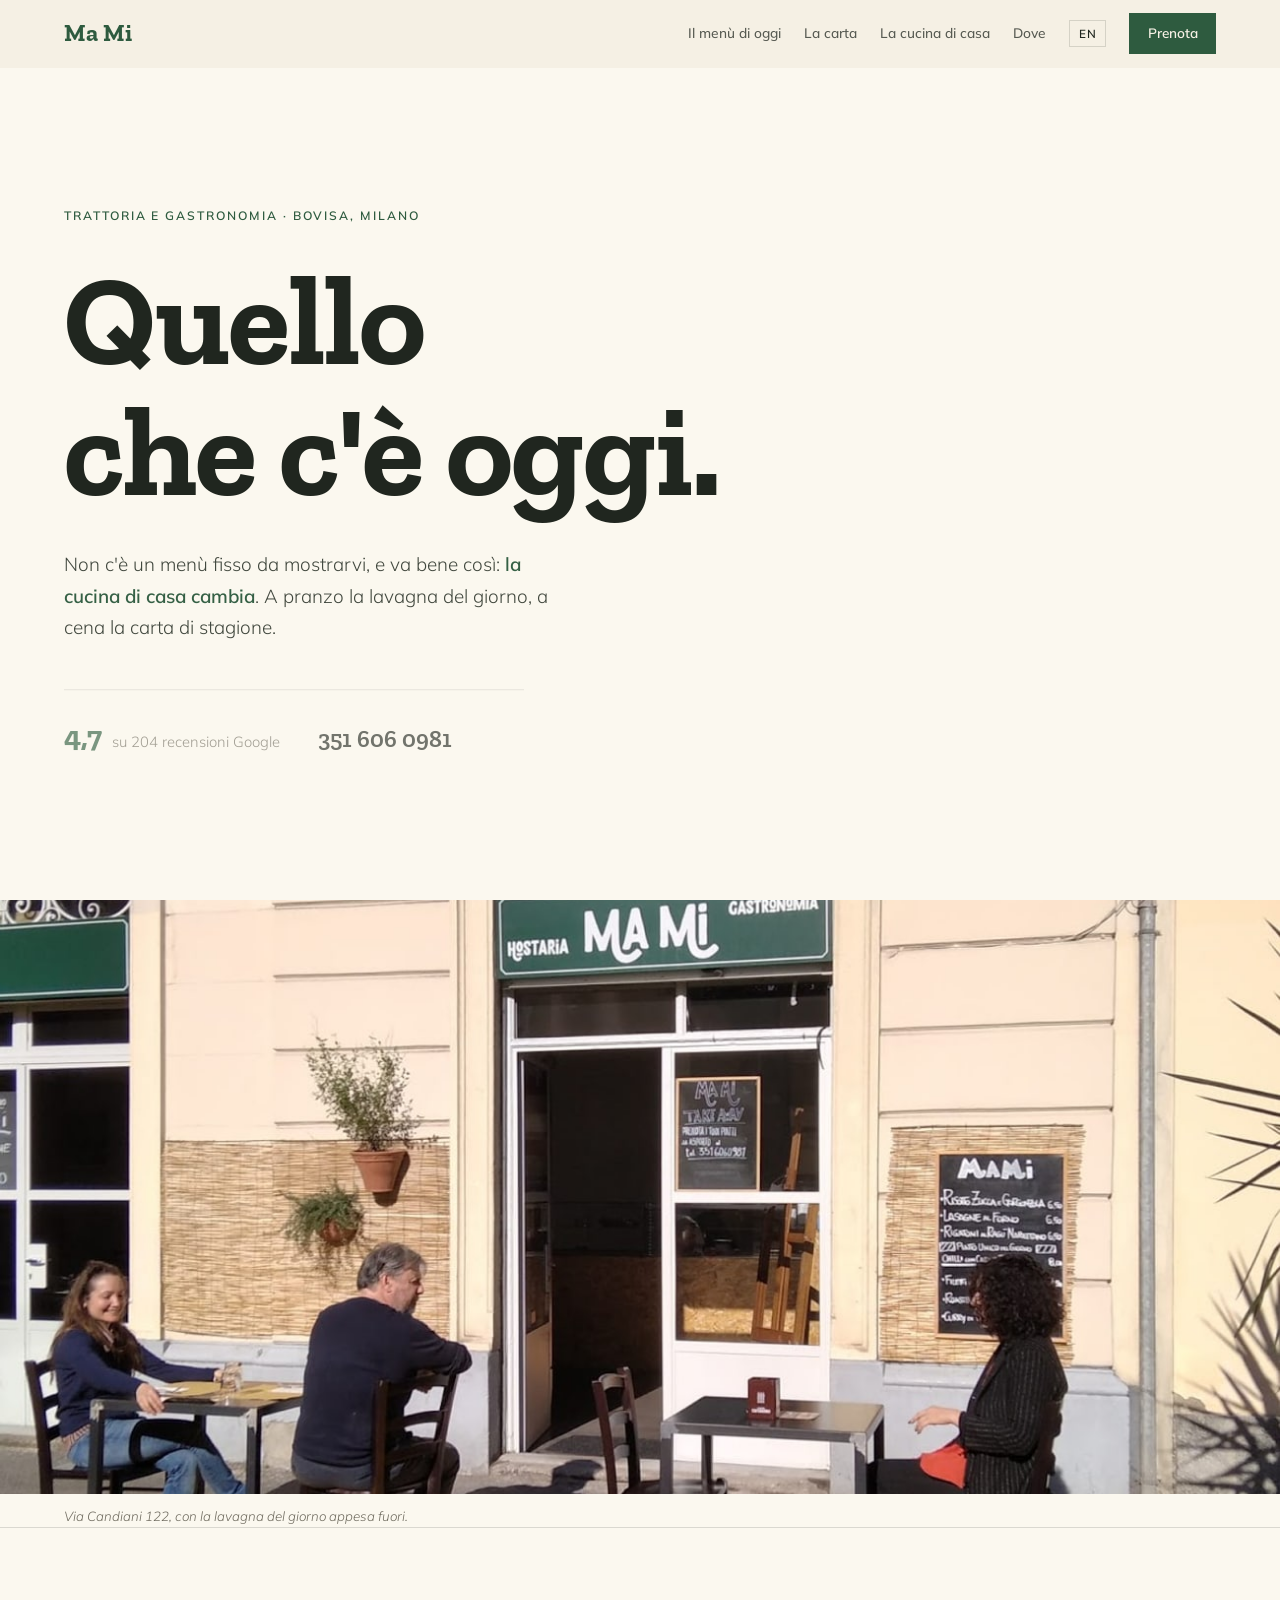
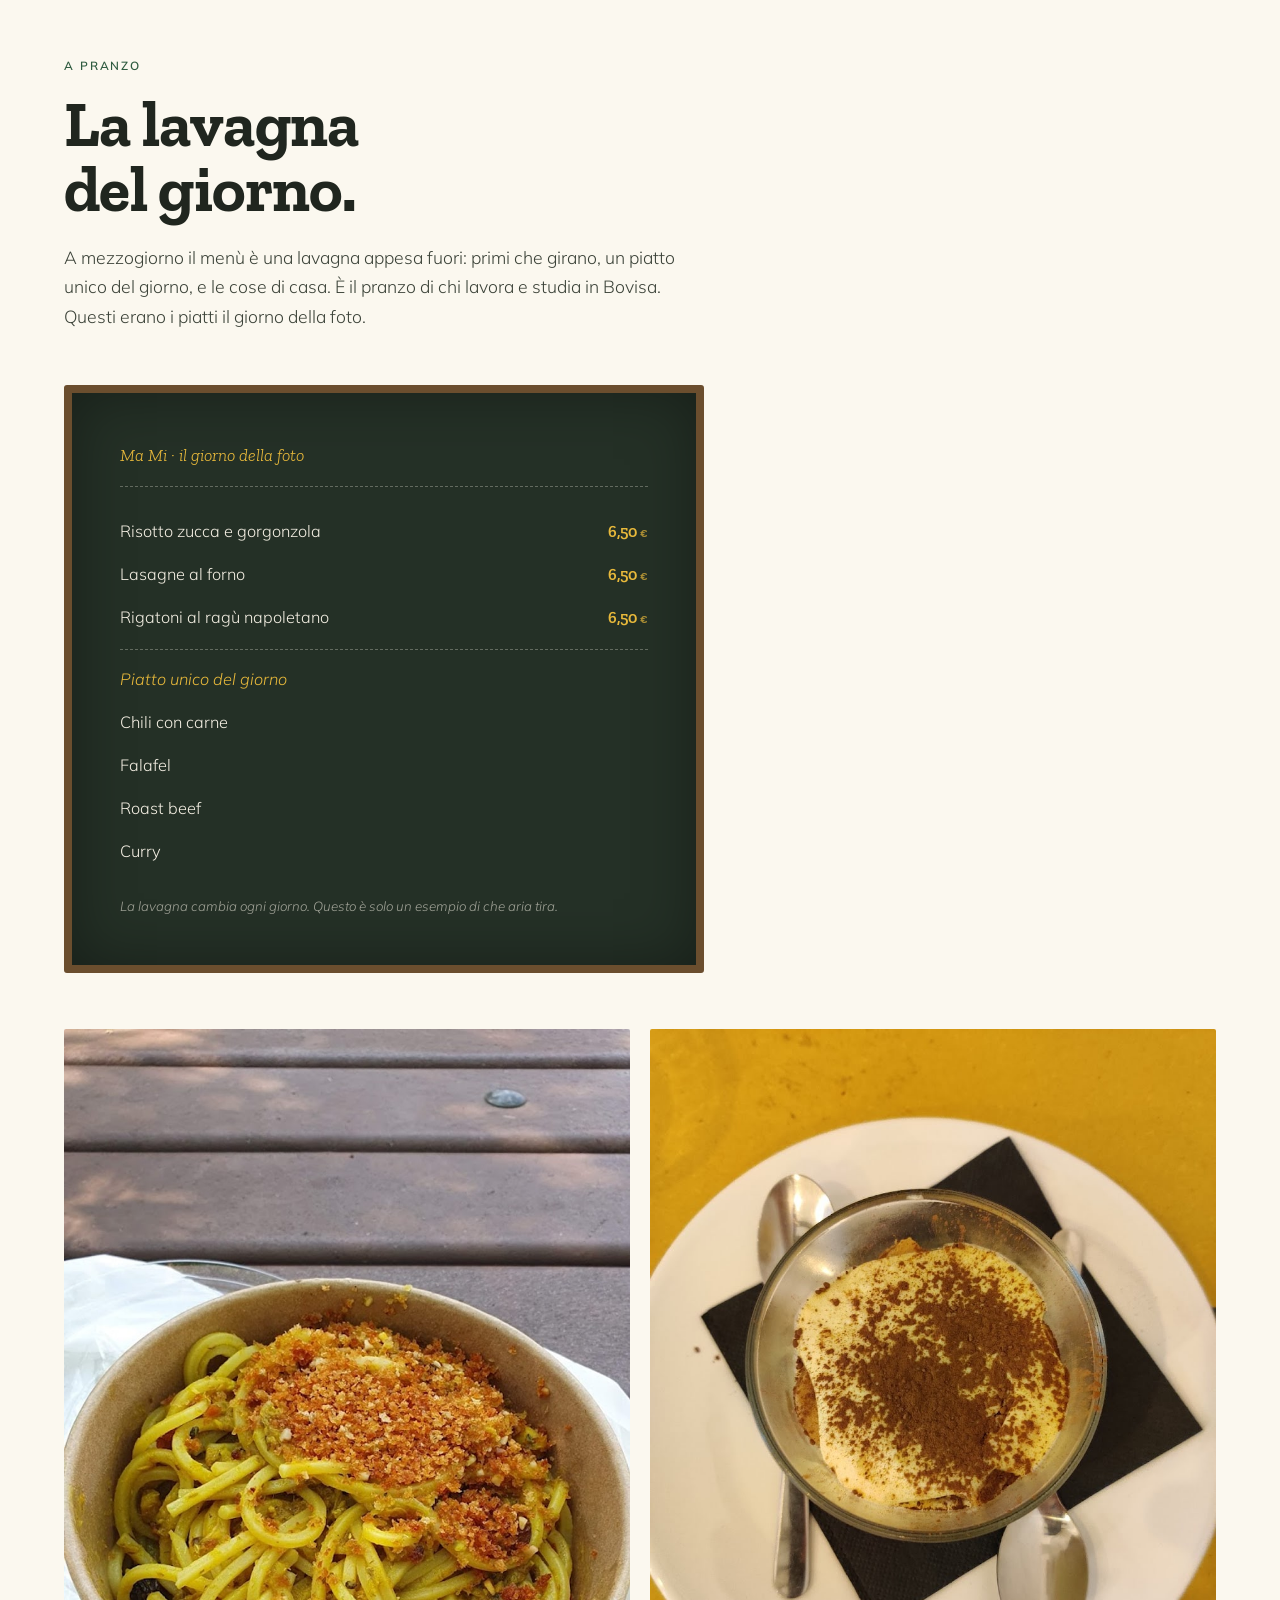
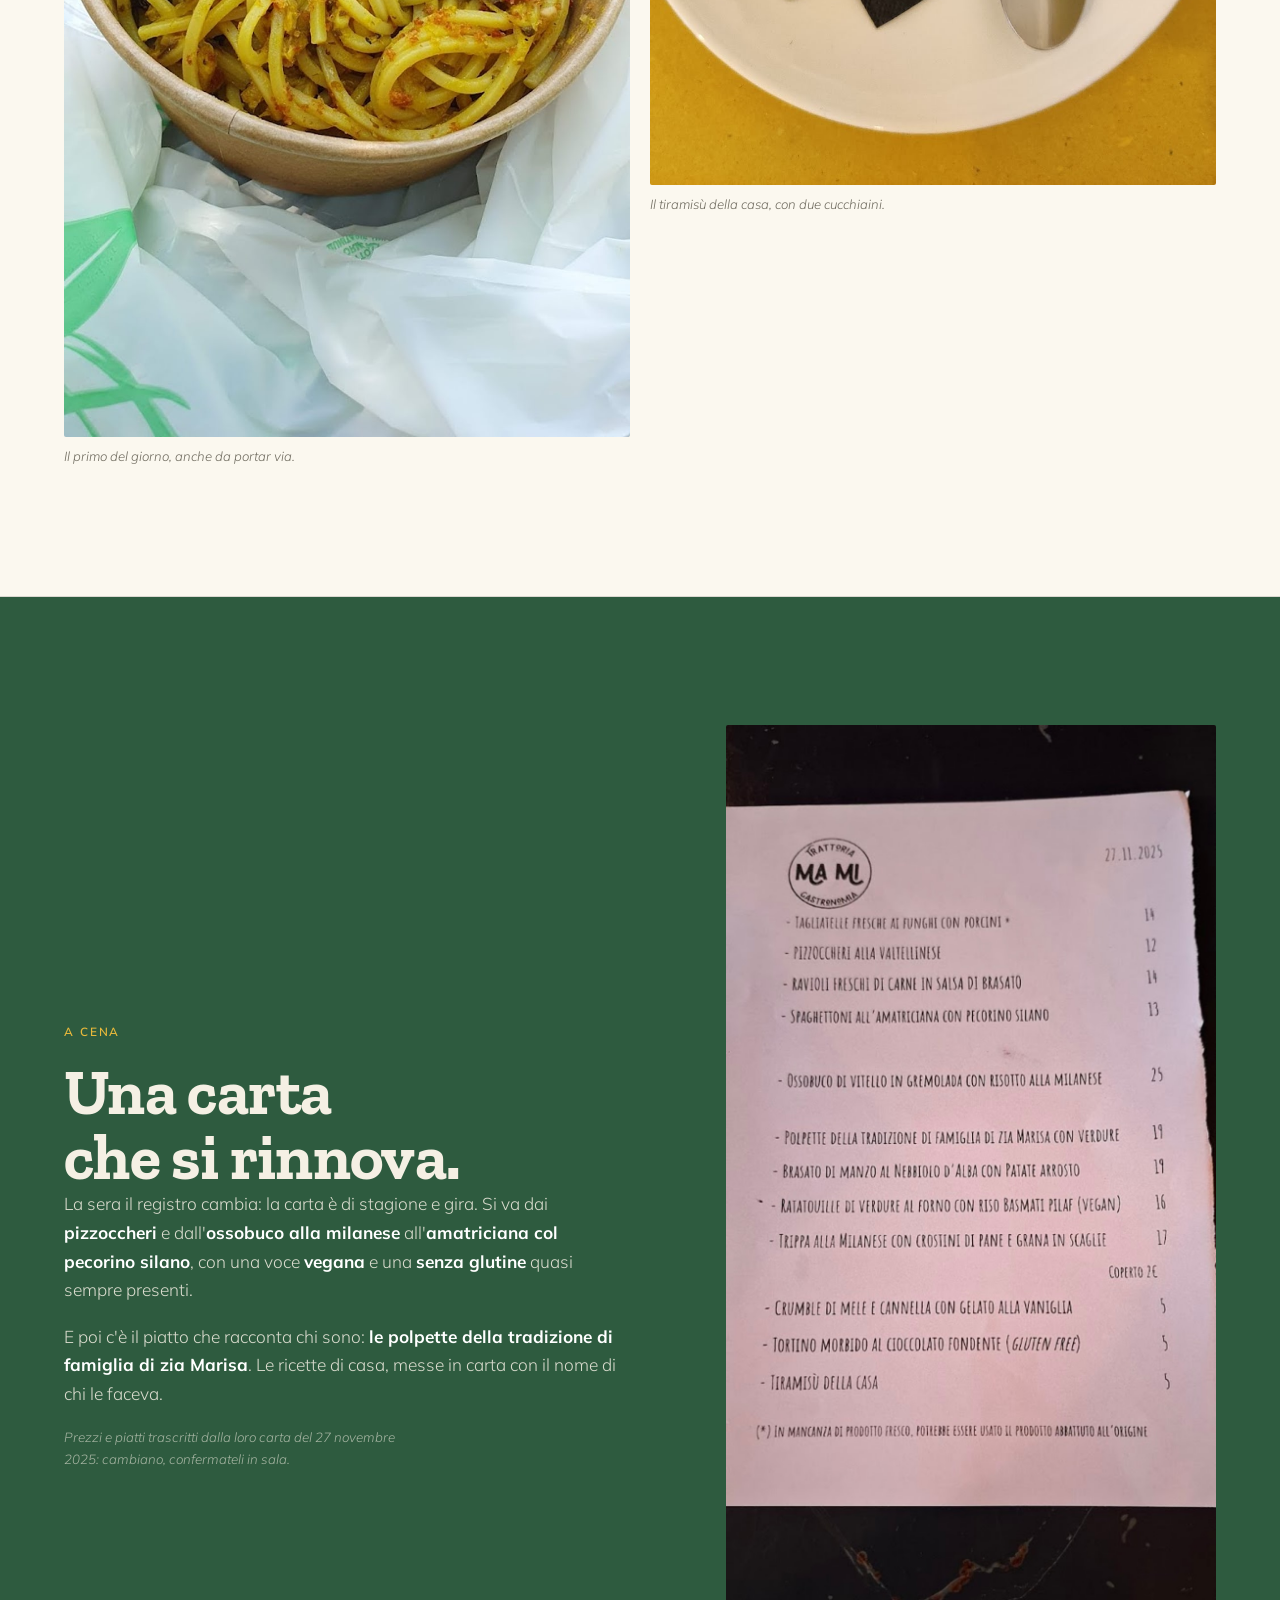
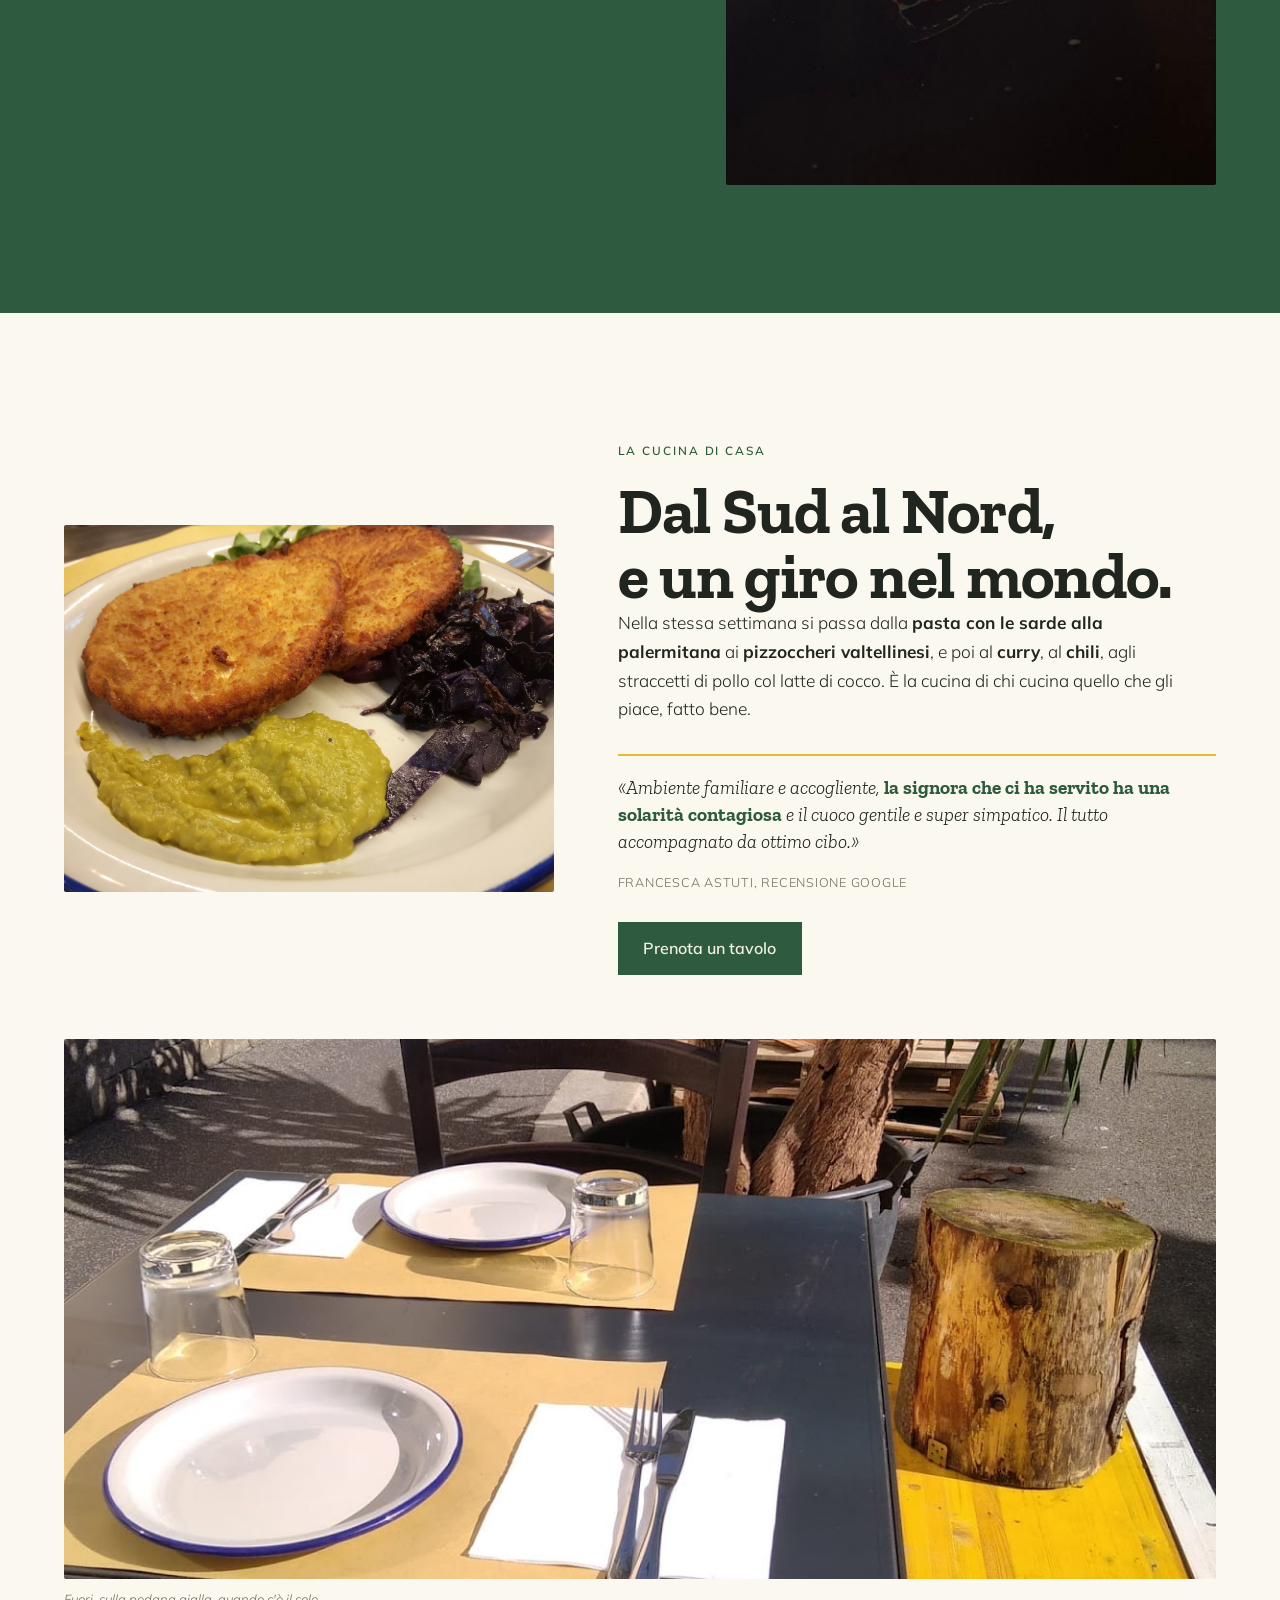
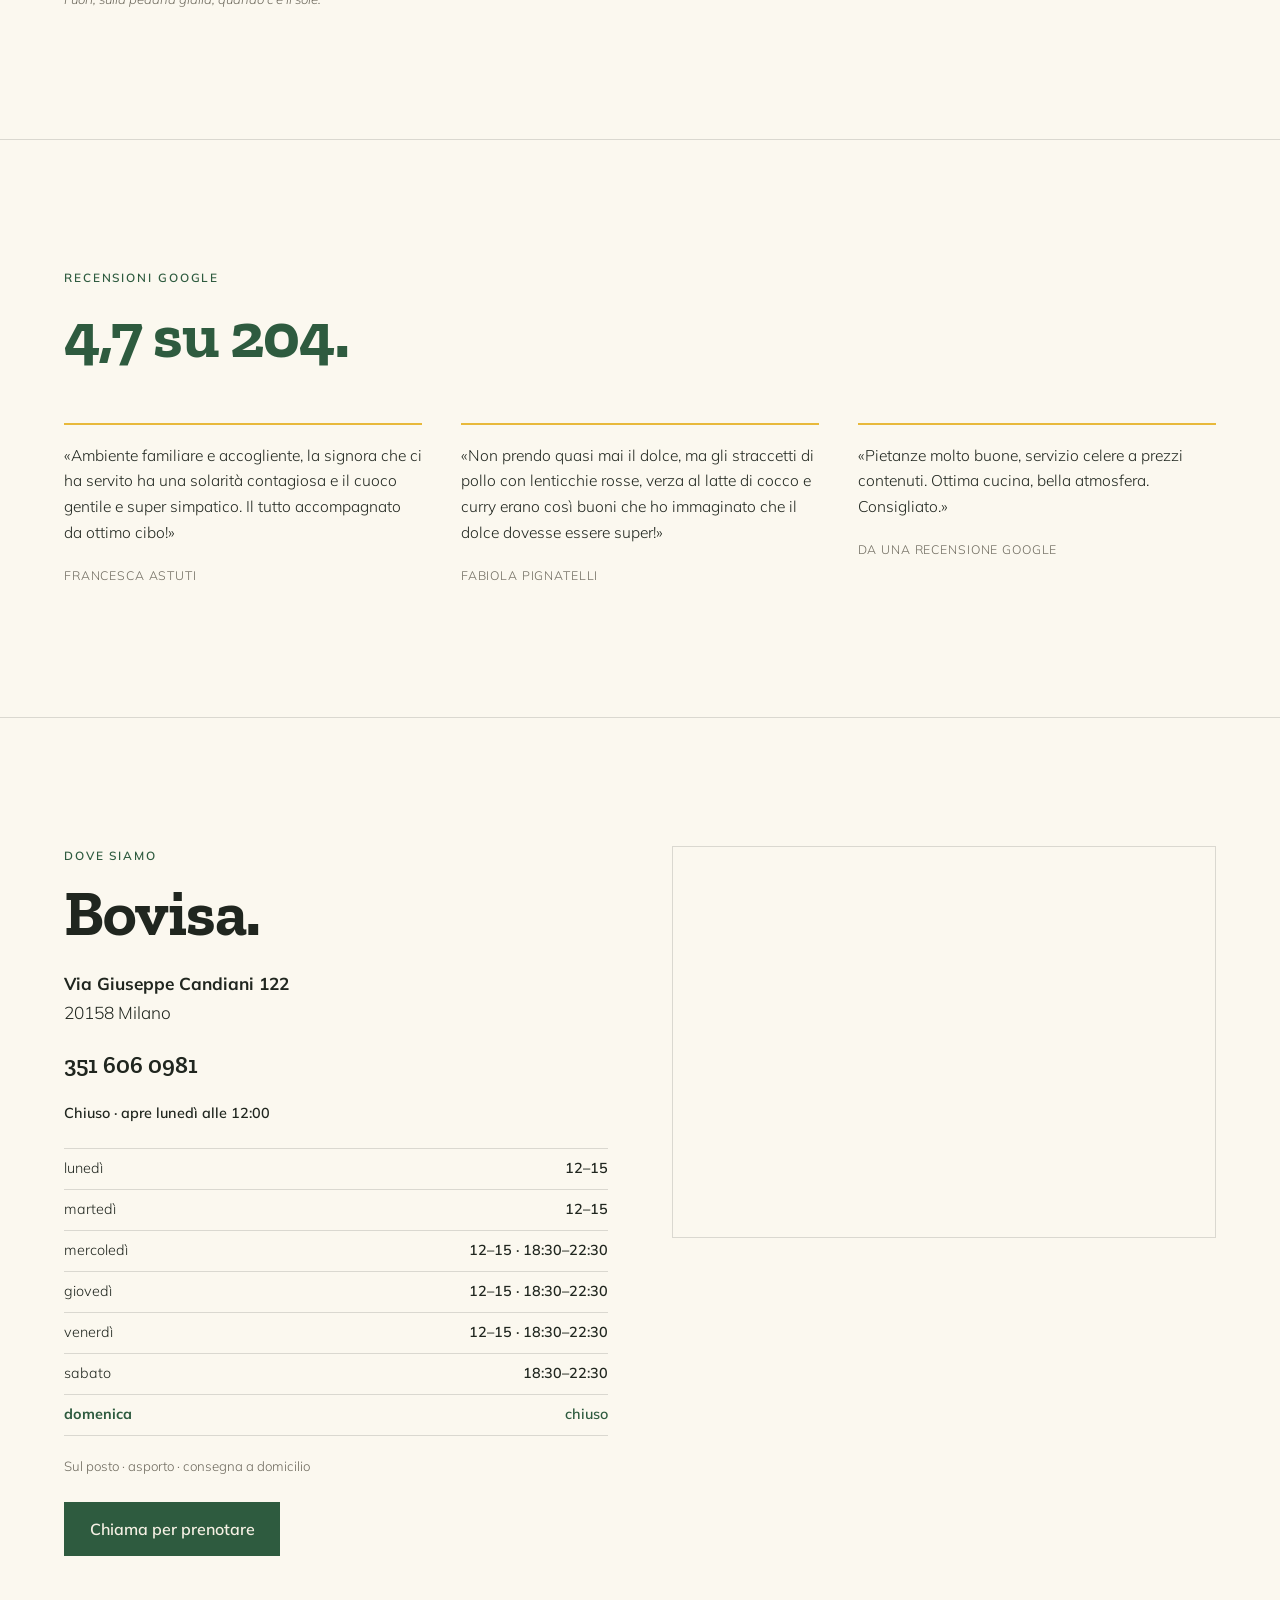
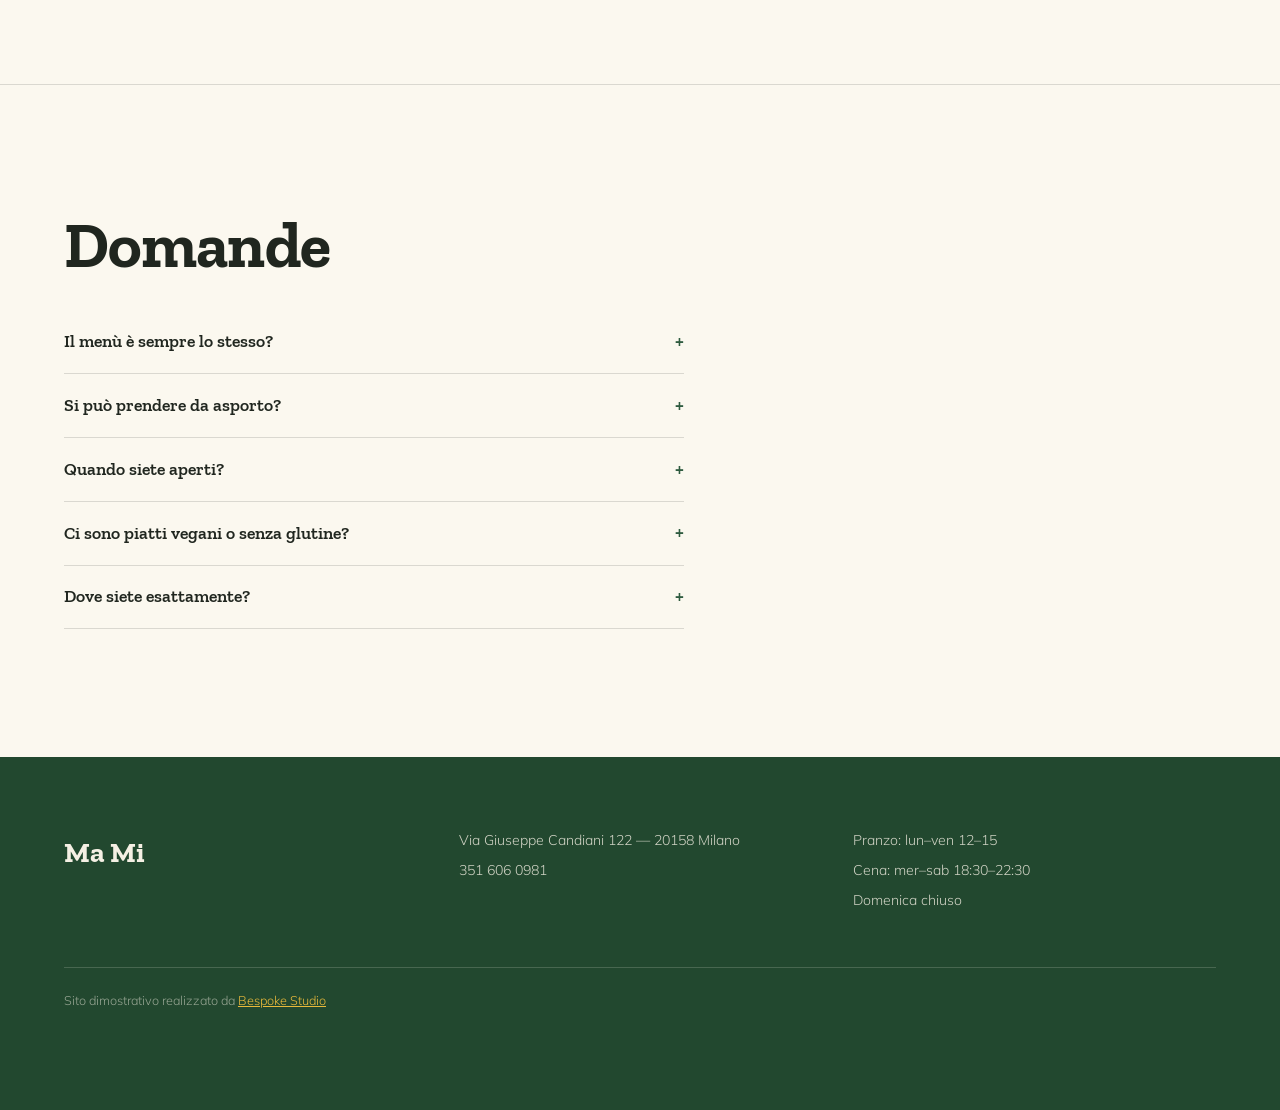
==== commit 3c30250e: "fix(i18n): innerHTML al posto di textContent nell'overlay lingua Gli elementi data-i18n che contengo" ====
--- a/index.html
+++ b/index.html
@@ -26,7 +26,7 @@
 <link rel="stylesheet" href="css/styles.css?v=1">
 <script src="https://cdn.jsdelivr.net/npm/gsap@3.12.5/dist/gsap.min.js" defer></script>
 <script src="https://cdn.jsdelivr.net/npm/gsap@3.12.5/dist/ScrollTrigger.min.js" defer></script>
-<script src="js/main.js?v=1" defer></script>
+<script src="js/main.js?v=2" defer></script>
 <script type="application/ld+json">
 {
   "@context": "https://schema.org",
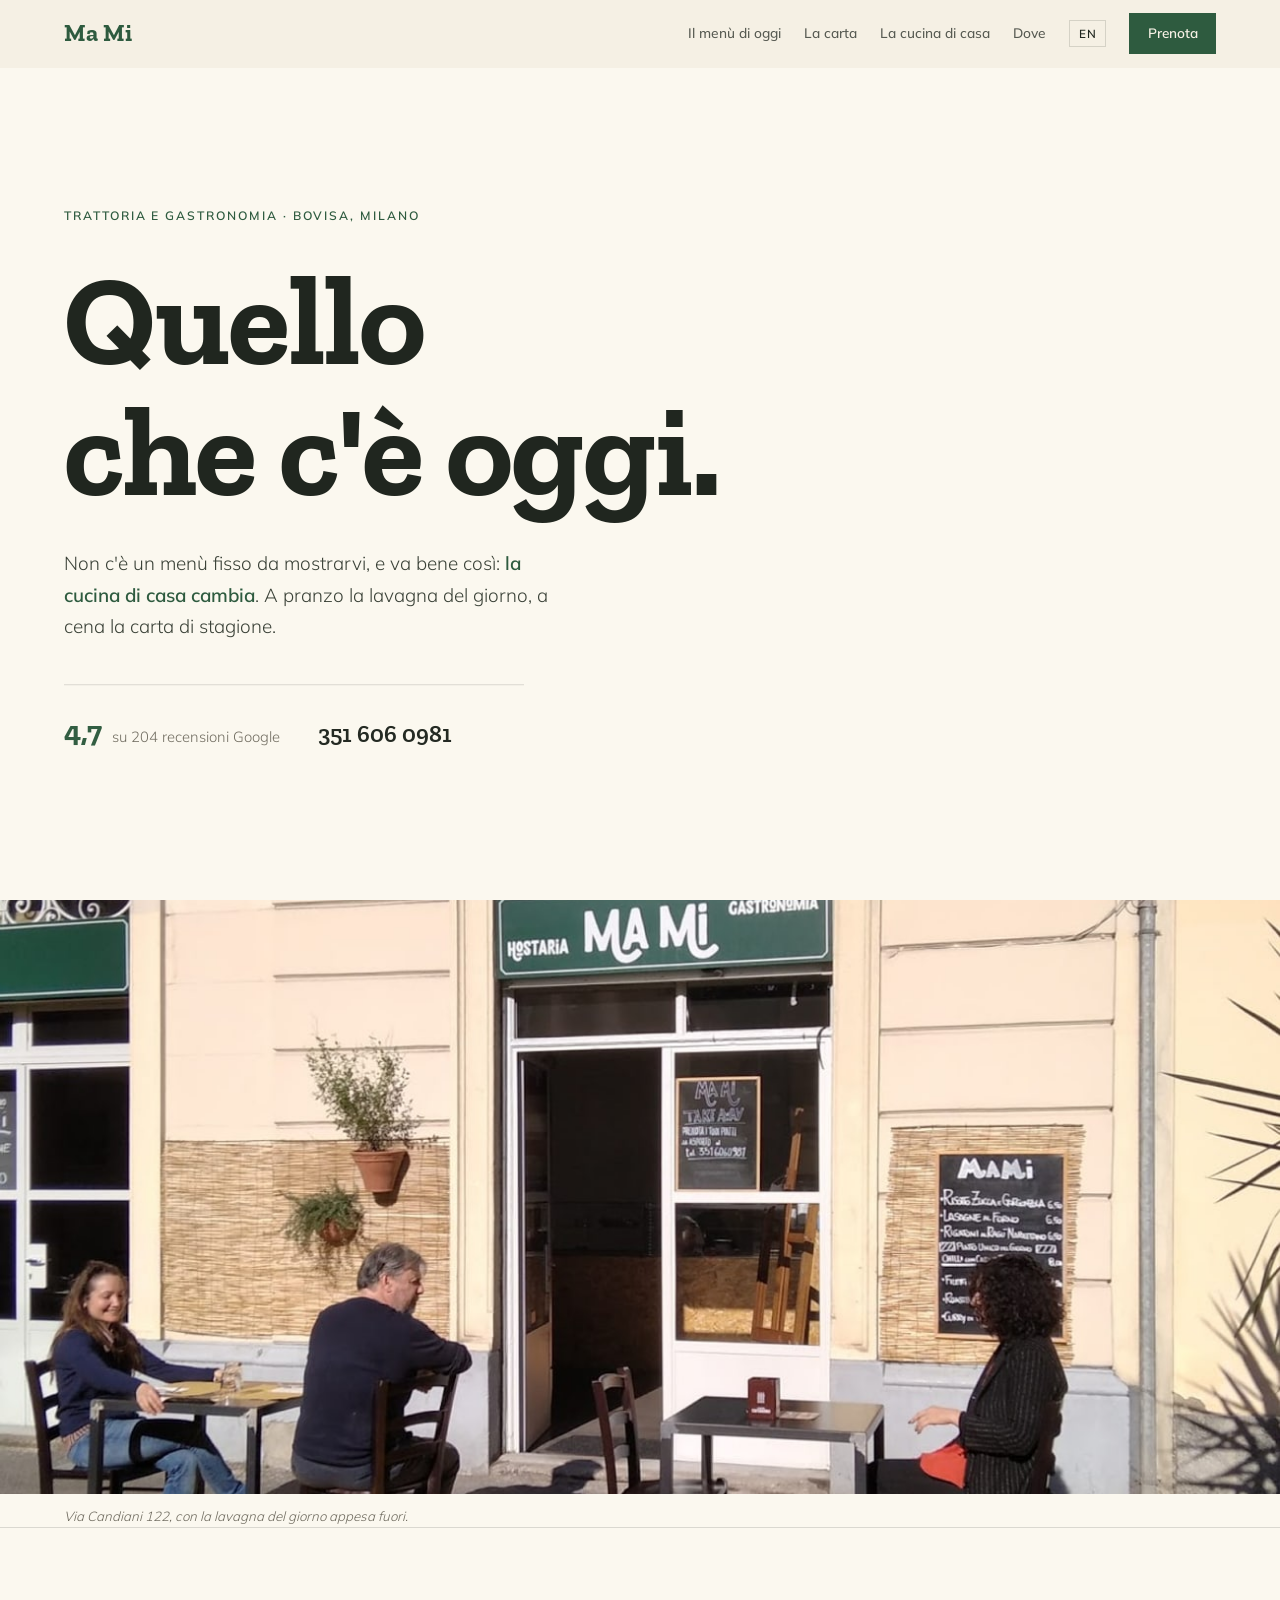
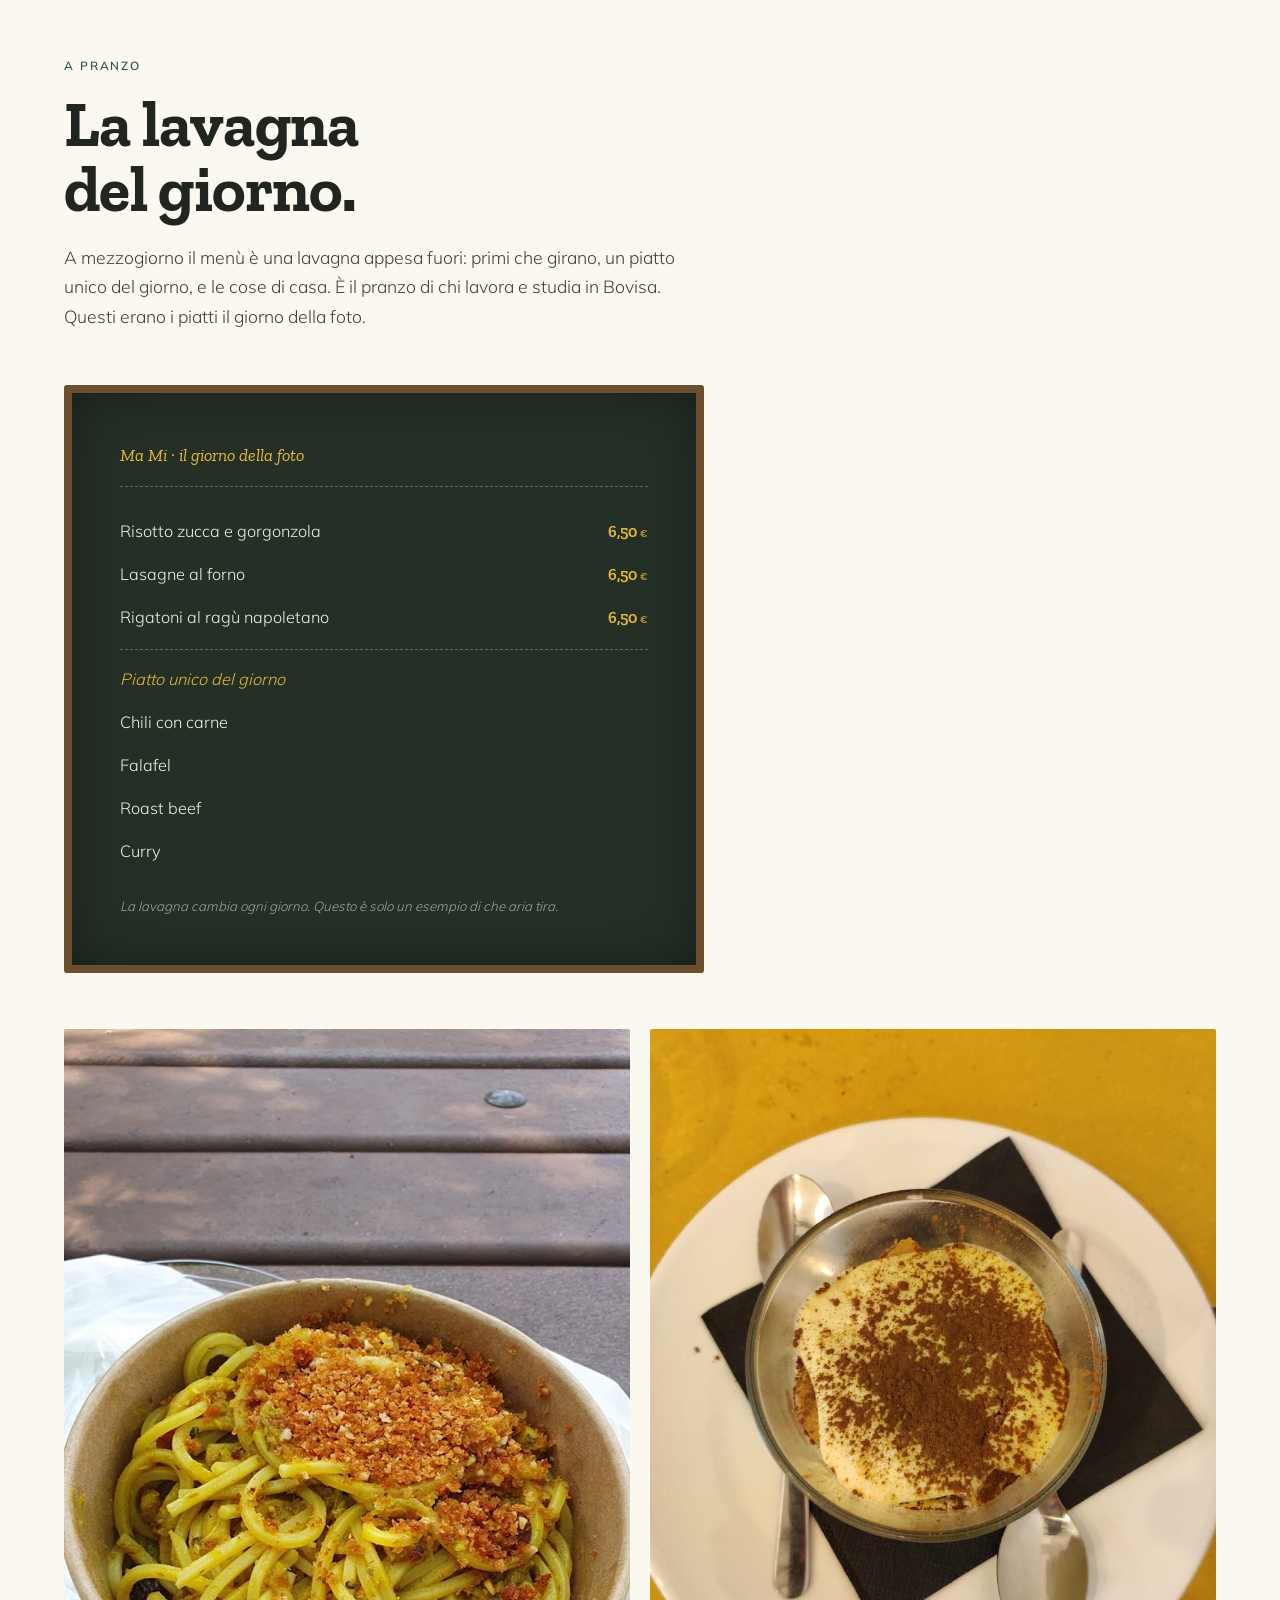
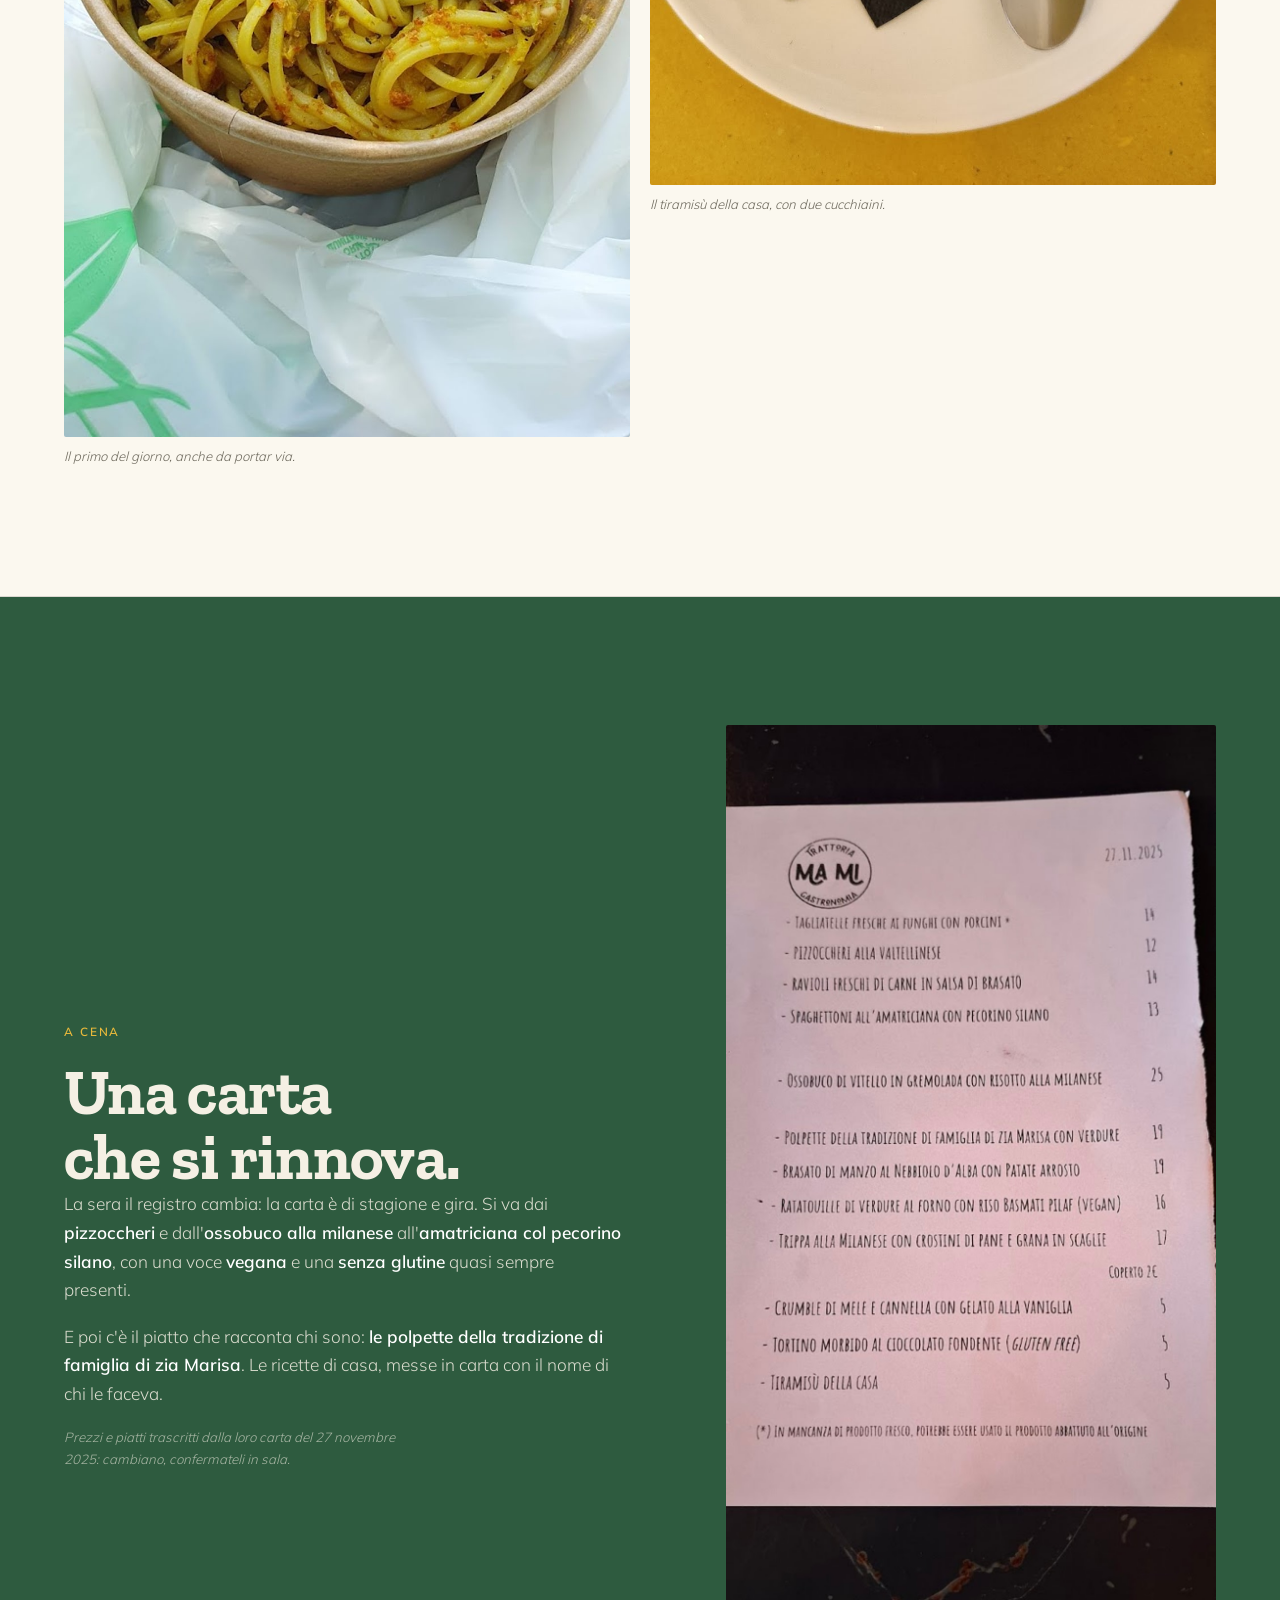
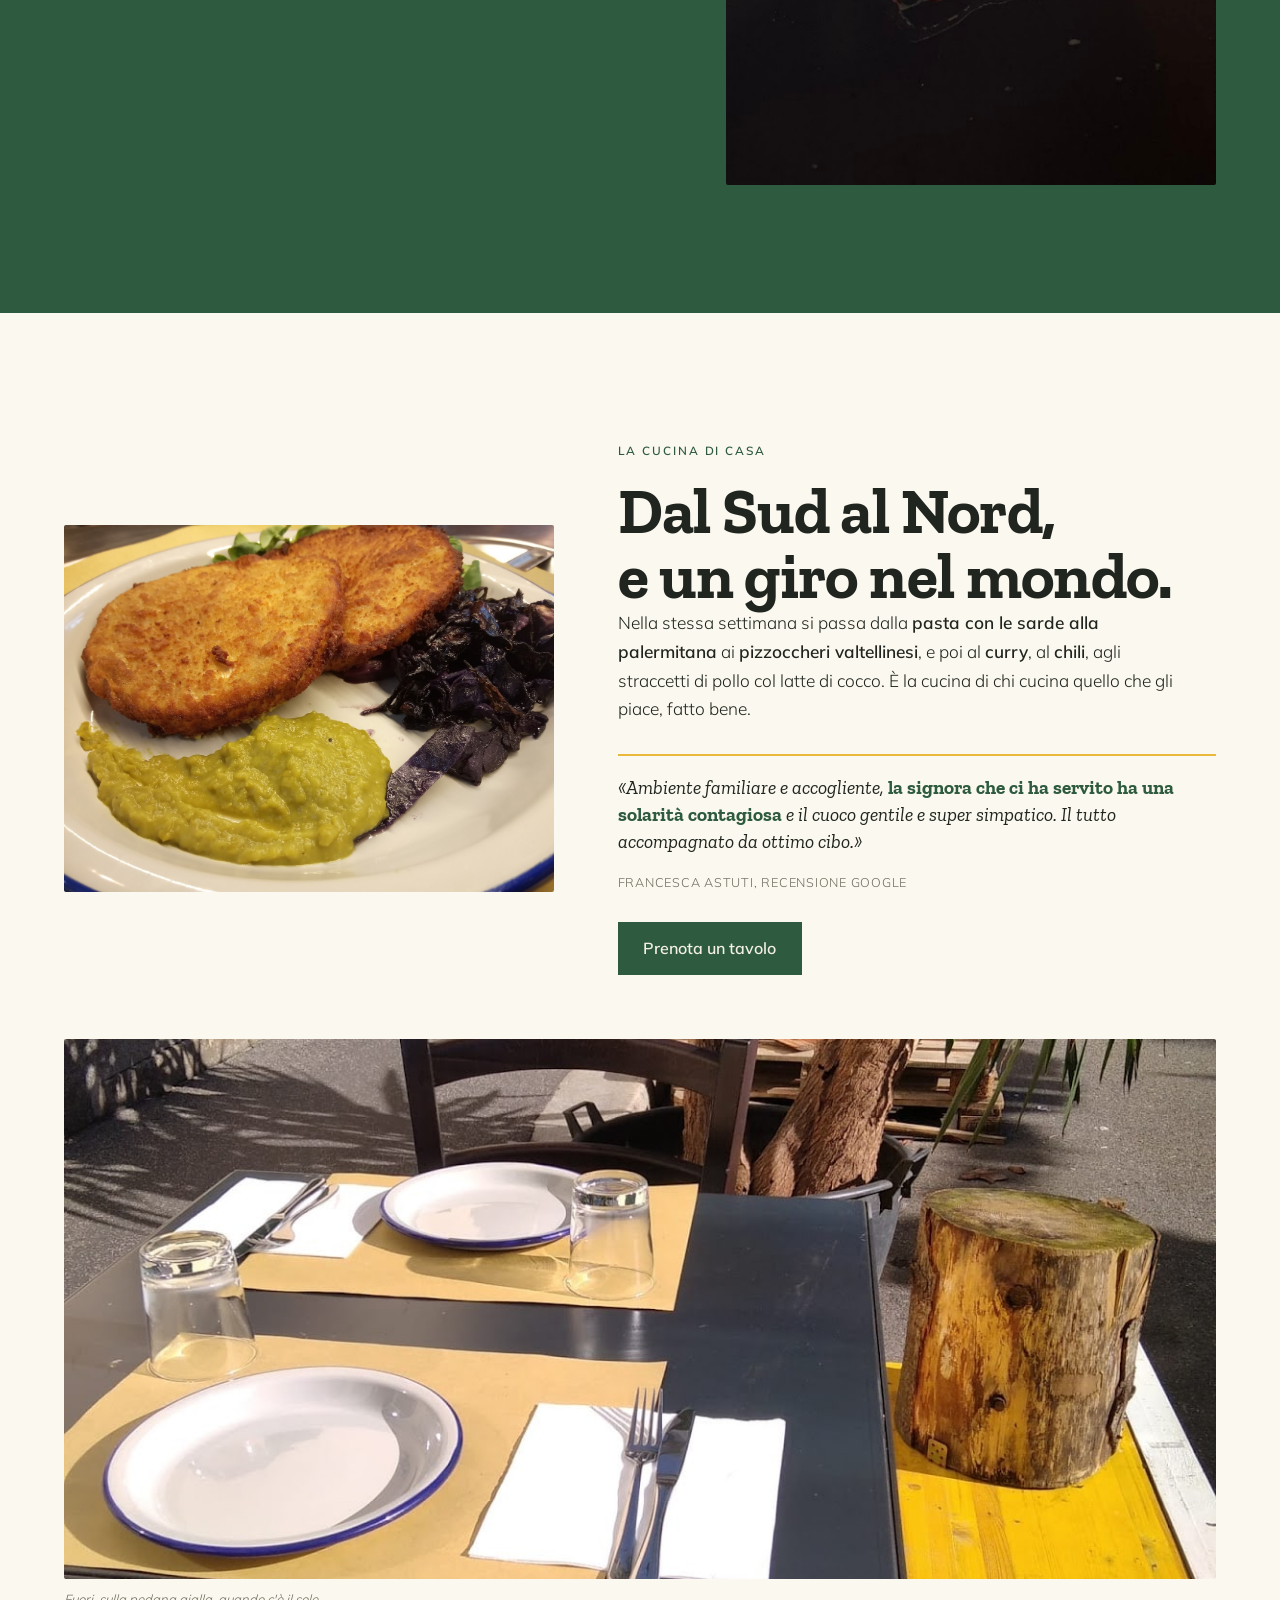
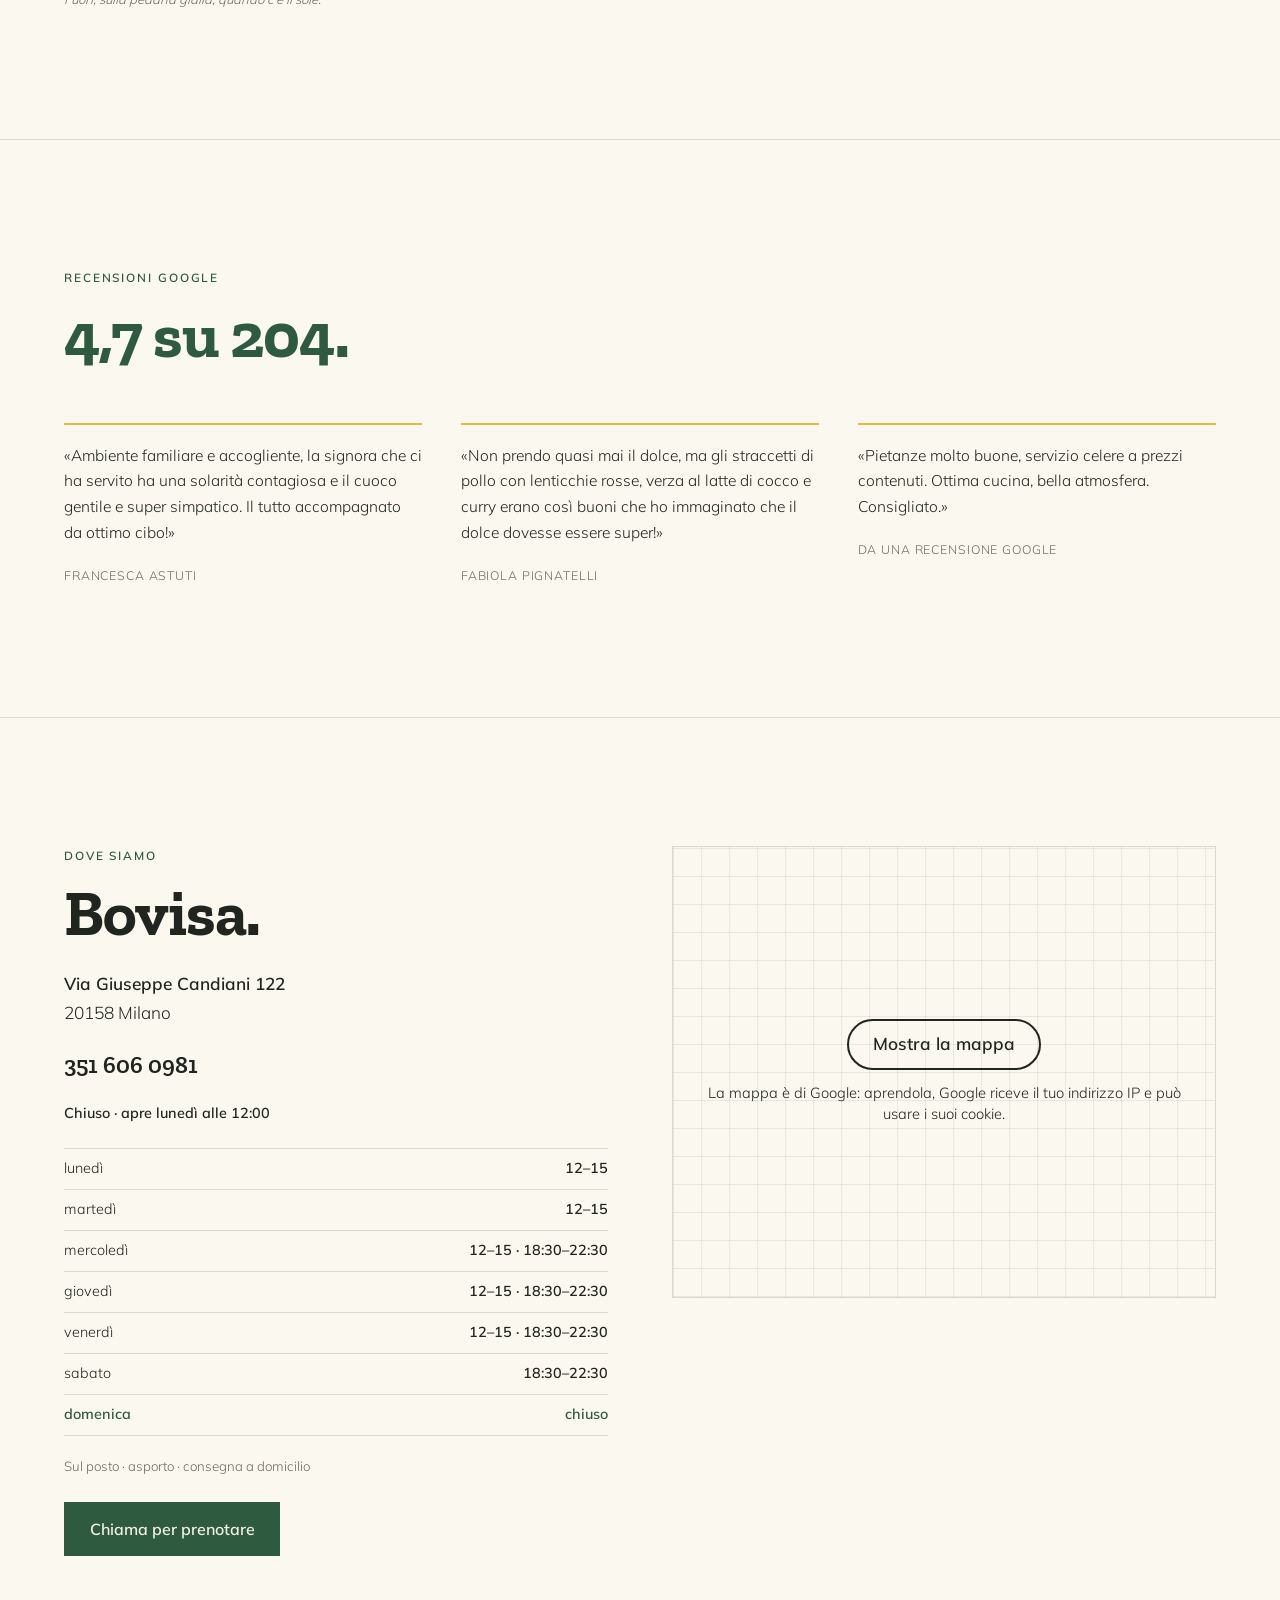
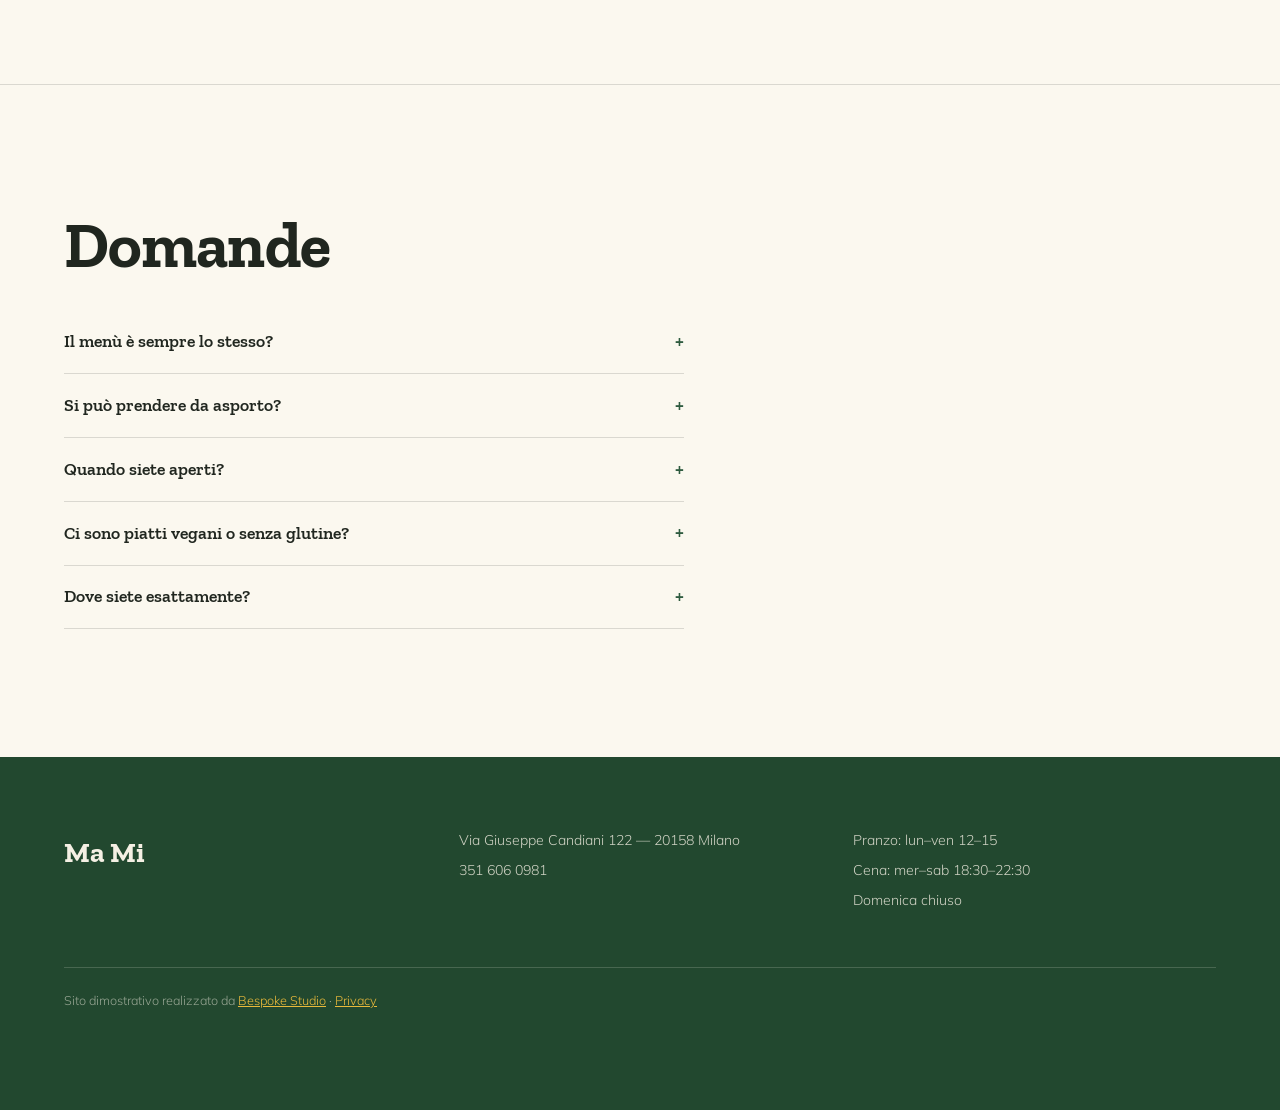
==== commit 5b8a311a: "Privacy e pulizia: caratteri sul sito, mappa al clic, informativa, noindex - caratteri copiati nel s" ====
--- a/index.html
+++ b/index.html
@@ -3,6 +3,7 @@
 <head>
 <meta charset="utf-8">
 <meta name="viewport" content="width=device-width, initial-scale=1">
+<meta name="robots" content="noindex">
 <title>Ma Mi — Trattoria e gastronomia a Bovisa, Milano | Via Candiani 122</title>
 <meta name="description" content="Trattoria e gastronomia casalinga a Bovisa, Milano: il menù cambia, a pranzo la lavagna del giorno e a cena la carta di stagione. Via Candiani 122. 4,7 su 204 recensioni Google.">
 <link rel="canonical" href="https://rotenzark.github.io/ma-mi-gastronomia/">
@@ -20,9 +21,7 @@
 <link rel="icon" href="img/favicon.svg" type="image/svg+xml">
 <link rel="icon" href="img/favicon-32.png" sizes="32x32">
 <link rel="apple-touch-icon" href="img/apple-touch-icon.png">
-<link rel="preconnect" href="https://fonts.googleapis.com">
-<link rel="preconnect" href="https://fonts.gstatic.com" crossorigin>
-<link href="https://fonts.googleapis.com/css2?family=Zilla+Slab:ital,wght@0,400;0,500;0,600;0,700;1,400&family=Mulish:wght@300;400;500;600&display=swap" rel="stylesheet">
+<link rel="stylesheet" href="fonts/fonts.css?v=1">
 <link rel="stylesheet" href="css/styles.css?v=1">
 <script src="https://cdn.jsdelivr.net/npm/gsap@3.12.5/dist/gsap.min.js" defer></script>
 <script src="https://cdn.jsdelivr.net/npm/gsap@3.12.5/dist/ScrollTrigger.min.js" defer></script>
@@ -46,11 +45,35 @@
     "postalCode": "20158",
     "addressCountry": "IT"
   },
-  "geo": { "@type": "GeoCoordinates", "latitude": 45.5032539, "longitude": 9.1626463 },
-  "aggregateRating": { "@type": "AggregateRating", "ratingValue": "4.7", "reviewCount": "204" },
+  "geo": {
+    "@type": "GeoCoordinates",
+    "latitude": 45.5032539,
+    "longitude": 9.1626463
+  },
   "openingHoursSpecification": [
-    { "@type": "OpeningHoursSpecification", "dayOfWeek": ["Monday","Tuesday","Wednesday","Thursday","Friday"], "opens": "12:00", "closes": "15:00" },
-    { "@type": "OpeningHoursSpecification", "dayOfWeek": ["Wednesday","Thursday","Friday","Saturday"], "opens": "18:30", "closes": "22:30" }
+    {
+      "@type": "OpeningHoursSpecification",
+      "dayOfWeek": [
+        "Monday",
+        "Tuesday",
+        "Wednesday",
+        "Thursday",
+        "Friday"
+      ],
+      "opens": "12:00",
+      "closes": "15:00"
+    },
+    {
+      "@type": "OpeningHoursSpecification",
+      "dayOfWeek": [
+        "Wednesday",
+        "Thursday",
+        "Friday",
+        "Saturday"
+      ],
+      "opens": "18:30",
+      "closes": "22:30"
+    }
   ]
 }
 </script>
@@ -243,11 +266,11 @@
       <a class="cta cta-big" href="tel:+393516060981" data-i18n="dove.cta">Chiama per prenotare</a>
     </div>
     <div class="dove-map reveal">
-      <iframe
+      <div class="mappa-clic" data-mappa-clic style="--mappa-h: 450px"><template><iframe
         title="Mappa: Ma Mi, Via Giuseppe Candiani 122, Milano"
         data-i18n-title="dove.maptitle"
         src="https://www.google.com/maps?q=Ma+Mi+Trattoria+Gastronomia,+Via+Giuseppe+Candiani+122,+20158+Milano&output=embed"
-        width="600" height="450" style="border:0" allowfullscreen="" referrerpolicy="no-referrer-when-downgrade"></iframe>
+        width="600" height="450" style="border:0" allowfullscreen="" referrerpolicy="no-referrer-when-downgrade"></iframe></template><div class="mappa-clic__velo"><a class="mappa-clic__btn" href="https://www.google.com/maps/search/?api=1&amp;query=Ma%20Mi%20Trattoria%20Gastronomia%2C%20Via%20Giuseppe%20Candiani%20122%2C%2020158%20Milano" target="_blank" rel="noopener">Mostra la mappa</a><p class="mappa-clic__nota">La mappa è di Google: aprendola, Google riceve il tuo indirizzo IP e può usare i suoi cookie.</p></div></div>
     </div>
   </div>
 </section>
@@ -281,7 +304,7 @@
   </div>
   <p class="foot-credit">
     <span data-i18n="foot.demo">Sito dimostrativo realizzato da</span>
-    <a href="https://bespokestud.io" target="_blank" rel="noopener">Bespoke Studio</a>
+    <a href="https://bespokestud.io" target="_blank" rel="noopener">Bespoke Studio</a> · <a href="privacy.html">Privacy</a>
   </p>
 </footer>
 
@@ -295,5 +318,6 @@
   <img id="lightboxImg" src="" alt="">
 </div>
 
+<script src="js/mappa-clic.js?v=1" defer></script>
 </body>
 </html>
--- a/fonts/fonts.css
+++ b/fonts/fonts.css
@@ -0,0 +1,271 @@
+/* Caratteri ospitati sul sito: nessuna richiesta a Google Fonts o Fontshare (giro privacy 1/10/2026). Licenze in LICENSE.txt. */
+/* cyrillic-ext */
+@font-face {
+  font-family: 'Mulish';
+  font-style: normal;
+  font-weight: 300;
+  font-display: swap;
+  src: url(mulish-v18-1Ptvg83HX_SGhgqk0gotcqA.woff2) format('woff2');
+  unicode-range: U+0460-052F, U+1C80-1C8A, U+20B4, U+2DE0-2DFF, U+A640-A69F, U+FE2E-FE2F;
+}
+/* cyrillic */
+@font-face {
+  font-family: 'Mulish';
+  font-style: normal;
+  font-weight: 300;
+  font-display: swap;
+  src: url(mulish-v18-1Ptvg83HX_SGhgqk2wotcqA.woff2) format('woff2');
+  unicode-range: U+0301, U+0400-045F, U+0490-0491, U+04B0-04B1, U+2116;
+}
+/* vietnamese */
+@font-face {
+  font-family: 'Mulish';
+  font-style: normal;
+  font-weight: 300;
+  font-display: swap;
+  src: url(mulish-v18-1Ptvg83HX_SGhgqk0AotcqA.woff2) format('woff2');
+  unicode-range: U+0102-0103, U+0110-0111, U+0128-0129, U+0168-0169, U+01A0-01A1, U+01AF-01B0, U+0300-0301, U+0303-0304, U+0308-0309, U+0323, U+0329, U+1EA0-1EF9, U+20AB;
+}
+/* latin-ext */
+@font-face {
+  font-family: 'Mulish';
+  font-style: normal;
+  font-weight: 300;
+  font-display: swap;
+  src: url(mulish-v18-1Ptvg83HX_SGhgqk0QotcqA.woff2) format('woff2');
+  unicode-range: U+0100-02BA, U+02BD-02C5, U+02C7-02CC, U+02CE-02D7, U+02DD-02FF, U+0304, U+0308, U+0329, U+1D00-1DBF, U+1E00-1E9F, U+1EF2-1EFF, U+2020, U+20A0-20AB, U+20AD-20C0, U+2113, U+2C60-2C7F, U+A720-A7FF;
+}
+/* latin */
+@font-face {
+  font-family: 'Mulish';
+  font-style: normal;
+  font-weight: 300;
+  font-display: swap;
+  src: url(mulish-v18-1Ptvg83HX_SGhgqk3wot.woff2) format('woff2');
+  unicode-range: U+0000-00FF, U+0131, U+0152-0153, U+02BB-02BC, U+02C6, U+02DA, U+02DC, U+0304, U+0308, U+0329, U+2000-206F, U+20AC, U+2122, U+2191, U+2193, U+2212, U+2215, U+FEFF, U+FFFD;
+}
+/* cyrillic-ext */
+@font-face {
+  font-family: 'Mulish';
+  font-style: normal;
+  font-weight: 400;
+  font-display: swap;
+  src: url(mulish-v18-1Ptvg83HX_SGhgqk0gotcqA.woff2) format('woff2');
+  unicode-range: U+0460-052F, U+1C80-1C8A, U+20B4, U+2DE0-2DFF, U+A640-A69F, U+FE2E-FE2F;
+}
+/* cyrillic */
+@font-face {
+  font-family: 'Mulish';
+  font-style: normal;
+  font-weight: 400;
+  font-display: swap;
+  src: url(mulish-v18-1Ptvg83HX_SGhgqk2wotcqA.woff2) format('woff2');
+  unicode-range: U+0301, U+0400-045F, U+0490-0491, U+04B0-04B1, U+2116;
+}
+/* vietnamese */
+@font-face {
+  font-family: 'Mulish';
+  font-style: normal;
+  font-weight: 400;
+  font-display: swap;
+  src: url(mulish-v18-1Ptvg83HX_SGhgqk0AotcqA.woff2) format('woff2');
+  unicode-range: U+0102-0103, U+0110-0111, U+0128-0129, U+0168-0169, U+01A0-01A1, U+01AF-01B0, U+0300-0301, U+0303-0304, U+0308-0309, U+0323, U+0329, U+1EA0-1EF9, U+20AB;
+}
+/* latin-ext */
+@font-face {
+  font-family: 'Mulish';
+  font-style: normal;
+  font-weight: 400;
+  font-display: swap;
+  src: url(mulish-v18-1Ptvg83HX_SGhgqk0QotcqA.woff2) format('woff2');
+  unicode-range: U+0100-02BA, U+02BD-02C5, U+02C7-02CC, U+02CE-02D7, U+02DD-02FF, U+0304, U+0308, U+0329, U+1D00-1DBF, U+1E00-1E9F, U+1EF2-1EFF, U+2020, U+20A0-20AB, U+20AD-20C0, U+2113, U+2C60-2C7F, U+A720-A7FF;
+}
+/* latin */
+@font-face {
+  font-family: 'Mulish';
+  font-style: normal;
+  font-weight: 400;
+  font-display: swap;
+  src: url(mulish-v18-1Ptvg83HX_SGhgqk3wot.woff2) format('woff2');
+  unicode-range: U+0000-00FF, U+0131, U+0152-0153, U+02BB-02BC, U+02C6, U+02DA, U+02DC, U+0304, U+0308, U+0329, U+2000-206F, U+20AC, U+2122, U+2191, U+2193, U+2212, U+2215, U+FEFF, U+FFFD;
+}
+/* cyrillic-ext */
+@font-face {
+  font-family: 'Mulish';
+  font-style: normal;
+  font-weight: 500;
+  font-display: swap;
+  src: url(mulish-v18-1Ptvg83HX_SGhgqk0gotcqA.woff2) format('woff2');
+  unicode-range: U+0460-052F, U+1C80-1C8A, U+20B4, U+2DE0-2DFF, U+A640-A69F, U+FE2E-FE2F;
+}
+/* cyrillic */
+@font-face {
+  font-family: 'Mulish';
+  font-style: normal;
+  font-weight: 500;
+  font-display: swap;
+  src: url(mulish-v18-1Ptvg83HX_SGhgqk2wotcqA.woff2) format('woff2');
+  unicode-range: U+0301, U+0400-045F, U+0490-0491, U+04B0-04B1, U+2116;
+}
+/* vietnamese */
+@font-face {
+  font-family: 'Mulish';
+  font-style: normal;
+  font-weight: 500;
+  font-display: swap;
+  src: url(mulish-v18-1Ptvg83HX_SGhgqk0AotcqA.woff2) format('woff2');
+  unicode-range: U+0102-0103, U+0110-0111, U+0128-0129, U+0168-0169, U+01A0-01A1, U+01AF-01B0, U+0300-0301, U+0303-0304, U+0308-0309, U+0323, U+0329, U+1EA0-1EF9, U+20AB;
+}
+/* latin-ext */
+@font-face {
+  font-family: 'Mulish';
+  font-style: normal;
+  font-weight: 500;
+  font-display: swap;
+  src: url(mulish-v18-1Ptvg83HX_SGhgqk0QotcqA.woff2) format('woff2');
+  unicode-range: U+0100-02BA, U+02BD-02C5, U+02C7-02CC, U+02CE-02D7, U+02DD-02FF, U+0304, U+0308, U+0329, U+1D00-1DBF, U+1E00-1E9F, U+1EF2-1EFF, U+2020, U+20A0-20AB, U+20AD-20C0, U+2113, U+2C60-2C7F, U+A720-A7FF;
+}
+/* latin */
+@font-face {
+  font-family: 'Mulish';
+  font-style: normal;
+  font-weight: 500;
+  font-display: swap;
+  src: url(mulish-v18-1Ptvg83HX_SGhgqk3wot.woff2) format('woff2');
+  unicode-range: U+0000-00FF, U+0131, U+0152-0153, U+02BB-02BC, U+02C6, U+02DA, U+02DC, U+0304, U+0308, U+0329, U+2000-206F, U+20AC, U+2122, U+2191, U+2193, U+2212, U+2215, U+FEFF, U+FFFD;
+}
+/* cyrillic-ext */
+@font-face {
+  font-family: 'Mulish';
+  font-style: normal;
+  font-weight: 600;
+  font-display: swap;
+  src: url(mulish-v18-1Ptvg83HX_SGhgqk0gotcqA.woff2) format('woff2');
+  unicode-range: U+0460-052F, U+1C80-1C8A, U+20B4, U+2DE0-2DFF, U+A640-A69F, U+FE2E-FE2F;
+}
+/* cyrillic */
+@font-face {
+  font-family: 'Mulish';
+  font-style: normal;
+  font-weight: 600;
+  font-display: swap;
+  src: url(mulish-v18-1Ptvg83HX_SGhgqk2wotcqA.woff2) format('woff2');
+  unicode-range: U+0301, U+0400-045F, U+0490-0491, U+04B0-04B1, U+2116;
+}
+/* vietnamese */
+@font-face {
+  font-family: 'Mulish';
+  font-style: normal;
+  font-weight: 600;
+  font-display: swap;
+  src: url(mulish-v18-1Ptvg83HX_SGhgqk0AotcqA.woff2) format('woff2');
+  unicode-range: U+0102-0103, U+0110-0111, U+0128-0129, U+0168-0169, U+01A0-01A1, U+01AF-01B0, U+0300-0301, U+0303-0304, U+0308-0309, U+0323, U+0329, U+1EA0-1EF9, U+20AB;
+}
+/* latin-ext */
+@font-face {
+  font-family: 'Mulish';
+  font-style: normal;
+  font-weight: 600;
+  font-display: swap;
+  src: url(mulish-v18-1Ptvg83HX_SGhgqk0QotcqA.woff2) format('woff2');
+  unicode-range: U+0100-02BA, U+02BD-02C5, U+02C7-02CC, U+02CE-02D7, U+02DD-02FF, U+0304, U+0308, U+0329, U+1D00-1DBF, U+1E00-1E9F, U+1EF2-1EFF, U+2020, U+20A0-20AB, U+20AD-20C0, U+2113, U+2C60-2C7F, U+A720-A7FF;
+}
+/* latin */
+@font-face {
+  font-family: 'Mulish';
+  font-style: normal;
+  font-weight: 600;
+  font-display: swap;
+  src: url(mulish-v18-1Ptvg83HX_SGhgqk3wot.woff2) format('woff2');
+  unicode-range: U+0000-00FF, U+0131, U+0152-0153, U+02BB-02BC, U+02C6, U+02DA, U+02DC, U+0304, U+0308, U+0329, U+2000-206F, U+20AC, U+2122, U+2191, U+2193, U+2212, U+2215, U+FEFF, U+FFFD;
+}
+/* latin-ext */
+@font-face {
+  font-family: 'Zilla Slab';
+  font-style: italic;
+  font-weight: 400;
+  font-display: swap;
+  src: url(zillaslab-v12-dFa4ZfeM_74wlPZtksIFaj8K8VSMZlE.woff2) format('woff2');
+  unicode-range: U+0100-02BA, U+02BD-02C5, U+02C7-02CC, U+02CE-02D7, U+02DD-02FF, U+0304, U+0308, U+0329, U+1D00-1DBF, U+1E00-1E9F, U+1EF2-1EFF, U+2020, U+20A0-20AB, U+20AD-20C0, U+2113, U+2C60-2C7F, U+A720-A7FF;
+}
+/* latin */
+@font-face {
+  font-family: 'Zilla Slab';
+  font-style: italic;
+  font-weight: 400;
+  font-display: swap;
+  src: url(zillaslab-v12-dFa4ZfeM_74wlPZtksIFaj8K_1SM.woff2) format('woff2');
+  unicode-range: U+0000-00FF, U+0131, U+0152-0153, U+02BB-02BC, U+02C6, U+02DA, U+02DC, U+0304, U+0308, U+0329, U+2000-206F, U+20AC, U+2122, U+2191, U+2193, U+2212, U+2215, U+FEFF, U+FFFD;
+}
+/* latin-ext */
+@font-face {
+  font-family: 'Zilla Slab';
+  font-style: normal;
+  font-weight: 400;
+  font-display: swap;
+  src: url(zillaslab-v12-dFa6ZfeM_74wlPZtksIFajQ6_UyI.woff2) format('woff2');
+  unicode-range: U+0100-02BA, U+02BD-02C5, U+02C7-02CC, U+02CE-02D7, U+02DD-02FF, U+0304, U+0308, U+0329, U+1D00-1DBF, U+1E00-1E9F, U+1EF2-1EFF, U+2020, U+20A0-20AB, U+20AD-20C0, U+2113, U+2C60-2C7F, U+A720-A7FF;
+}
+/* latin */
+@font-face {
+  font-family: 'Zilla Slab';
+  font-style: normal;
+  font-weight: 400;
+  font-display: swap;
+  src: url(zillaslab-v12-dFa6ZfeM_74wlPZtksIFajo6_Q.woff2) format('woff2');
+  unicode-range: U+0000-00FF, U+0131, U+0152-0153, U+02BB-02BC, U+02C6, U+02DA, U+02DC, U+0304, U+0308, U+0329, U+2000-206F, U+20AC, U+2122, U+2191, U+2193, U+2212, U+2215, U+FEFF, U+FFFD;
+}
+/* latin-ext */
+@font-face {
+  font-family: 'Zilla Slab';
+  font-style: normal;
+  font-weight: 500;
+  font-display: swap;
+  src: url(zillaslab-v12-dFa5ZfeM_74wlPZtksIFYskZ6H2pW2hz.woff2) format('woff2');
+  unicode-range: U+0100-02BA, U+02BD-02C5, U+02C7-02CC, U+02CE-02D7, U+02DD-02FF, U+0304, U+0308, U+0329, U+1D00-1DBF, U+1E00-1E9F, U+1EF2-1EFF, U+2020, U+20A0-20AB, U+20AD-20C0, U+2113, U+2C60-2C7F, U+A720-A7FF;
+}
+/* latin */
+@font-face {
+  font-family: 'Zilla Slab';
+  font-style: normal;
+  font-weight: 500;
+  font-display: swap;
+  src: url(zillaslab-v12-dFa5ZfeM_74wlPZtksIFYskZ6HOpWw.woff2) format('woff2');
+  unicode-range: U+0000-00FF, U+0131, U+0152-0153, U+02BB-02BC, U+02C6, U+02DA, U+02DC, U+0304, U+0308, U+0329, U+2000-206F, U+20AC, U+2122, U+2191, U+2193, U+2212, U+2215, U+FEFF, U+FFFD;
+}
+/* latin-ext */
+@font-face {
+  font-family: 'Zilla Slab';
+  font-style: normal;
+  font-weight: 600;
+  font-display: swap;
+  src: url(zillaslab-v12-dFa5ZfeM_74wlPZtksIFYuUe6H2pW2hz.woff2) format('woff2');
+  unicode-range: U+0100-02BA, U+02BD-02C5, U+02C7-02CC, U+02CE-02D7, U+02DD-02FF, U+0304, U+0308, U+0329, U+1D00-1DBF, U+1E00-1E9F, U+1EF2-1EFF, U+2020, U+20A0-20AB, U+20AD-20C0, U+2113, U+2C60-2C7F, U+A720-A7FF;
+}
+/* latin */
+@font-face {
+  font-family: 'Zilla Slab';
+  font-style: normal;
+  font-weight: 600;
+  font-display: swap;
+  src: url(zillaslab-v12-dFa5ZfeM_74wlPZtksIFYuUe6HOpWw.woff2) format('woff2');
+  unicode-range: U+0000-00FF, U+0131, U+0152-0153, U+02BB-02BC, U+02C6, U+02DA, U+02DC, U+0304, U+0308, U+0329, U+2000-206F, U+20AC, U+2122, U+2191, U+2193, U+2212, U+2215, U+FEFF, U+FFFD;
+}
+/* latin-ext */
+@font-face {
+  font-family: 'Zilla Slab';
+  font-style: normal;
+  font-weight: 700;
+  font-display: swap;
+  src: url(zillaslab-v12-dFa5ZfeM_74wlPZtksIFYoEf6H2pW2hz.woff2) format('woff2');
+  unicode-range: U+0100-02BA, U+02BD-02C5, U+02C7-02CC, U+02CE-02D7, U+02DD-02FF, U+0304, U+0308, U+0329, U+1D00-1DBF, U+1E00-1E9F, U+1EF2-1EFF, U+2020, U+20A0-20AB, U+20AD-20C0, U+2113, U+2C60-2C7F, U+A720-A7FF;
+}
+/* latin */
+@font-face {
+  font-family: 'Zilla Slab';
+  font-style: normal;
+  font-weight: 700;
+  font-display: swap;
+  src: url(zillaslab-v12-dFa5ZfeM_74wlPZtksIFYoEf6HOpWw.woff2) format('woff2');
+  unicode-range: U+0000-00FF, U+0131, U+0152-0153, U+02BB-02BC, U+02C6, U+02DA, U+02DC, U+0304, U+0308, U+0329, U+2000-206F, U+20AC, U+2122, U+2191, U+2193, U+2212, U+2215, U+FEFF, U+FFFD;
+}
--- a/css/styles.css
+++ b/css/styles.css
@@ -250,3 +250,12 @@
 @media (prefers-reduced-motion:reduce){
   *,*::before,*::after{animation-duration:.01ms !important;transition-duration:.01ms !important}
 }
+
+/*MAPPACLIC*/
+/* la mappa Google si carica solo al clic (giro privacy 1/10/2026) */
+.mappa-clic { display: flex; align-items: center; justify-content: center; width: 100%; height: 100%; min-height: var(--mappa-h, 320px); box-sizing: border-box; padding: 24px; text-align: center; background: repeating-linear-gradient(0deg, rgba(127, 127, 127, 0.14) 0 1px, transparent 1px 28px), repeating-linear-gradient(90deg, rgba(127, 127, 127, 0.14) 0 1px, transparent 1px 28px); }
+.mappa-clic__velo { display: flex; flex-direction: column; align-items: center; gap: 12px; max-width: 32em; }
+.mappa-clic__btn { display: inline-block; padding: 0.75em 1.4em; border: 2px solid currentColor; border-radius: 999px; color: inherit; font: inherit; font-weight: 600; line-height: 1.2; text-decoration: none; background: transparent; cursor: pointer; }
+.mappa-clic__btn:hover, .mappa-clic__btn:focus-visible { text-decoration: underline; }
+.mappa-clic__nota { margin: 0; font-size: 0.85em; line-height: 1.45; }
+/*/MAPPACLIC*/
